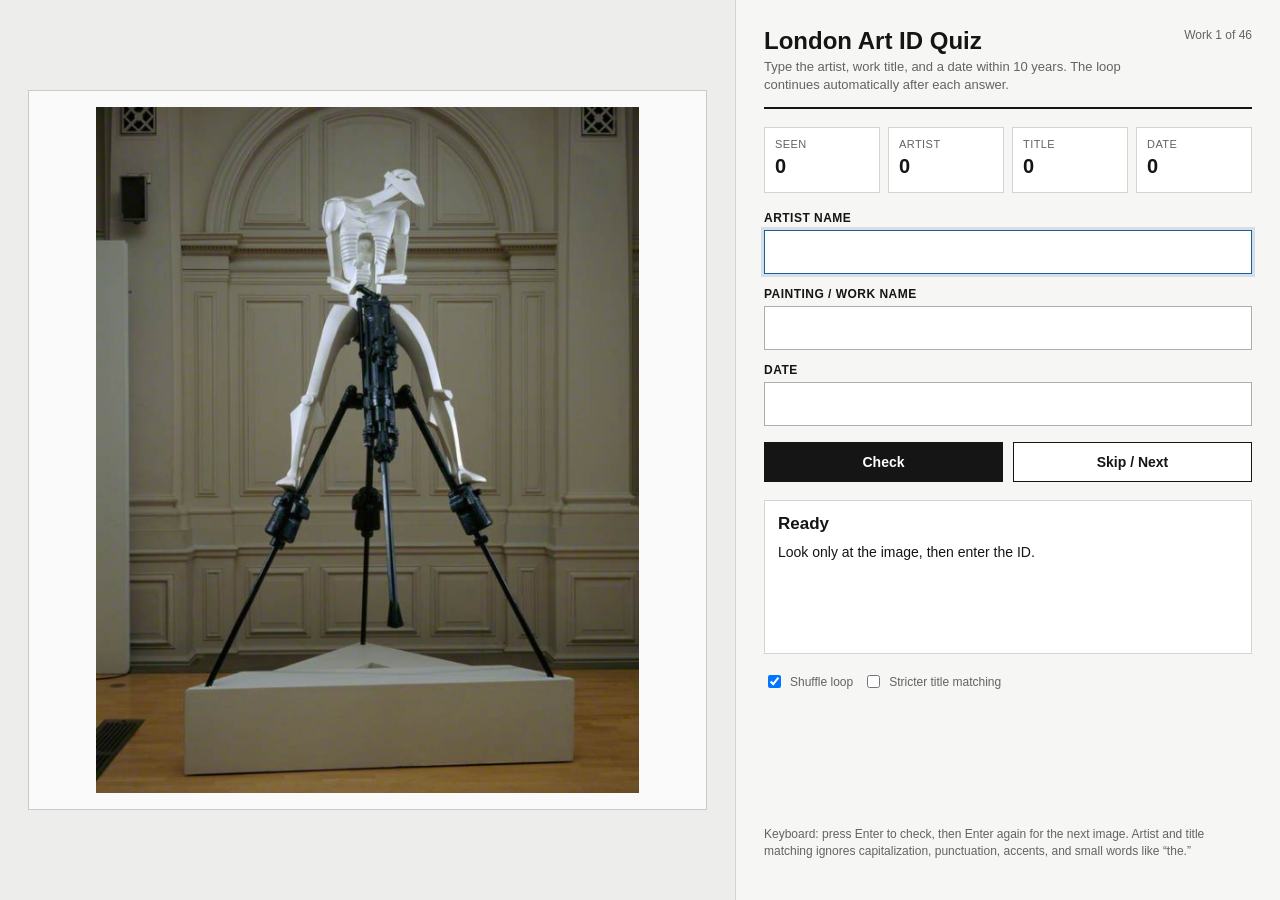
==== london-art-id-quiz/index.html @ e5e684f0 "Speed up quiz audio descriptions" ====
<!doctype html>
<html lang="en">
<head>
  <meta charset="utf-8">
  <meta name="viewport" content="width=device-width, initial-scale=1">
  <title>London Art ID Quiz</title>
  <style>
    :root {
      --ink: #151515;
      --muted: #636363;
      --line: #d4d4d4;
      --panel: #f6f6f4;
      --ok: #16724a;
      --bad: #a12b2b;
      --focus: #1c5d99;
    }

    * { box-sizing: border-box; }

    body {
      margin: 0;
      font-family: Arial, Helvetica, sans-serif;
      color: var(--ink);
      background: #fff;
    }

    main {
      min-height: 100vh;
      display: grid;
      grid-template-columns: minmax(0, 1.15fr) minmax(340px, 0.85fr);
    }

    .stage {
      min-height: 100vh;
      display: flex;
      align-items: center;
      justify-content: center;
      padding: 28px;
      background: #ededeb;
      border-right: 1px solid var(--line);
    }

    .art-frame {
      width: min(100%, 900px);
      height: min(82vh, 720px);
      display: flex;
      align-items: center;
      justify-content: center;
      background: #fafafa;
      border: 1px solid #c9c9c9;
      padding: 16px;
    }

    .art-frame.two {
      gap: 12px;
    }

    .art-frame img {
      max-width: 100%;
      max-height: 100%;
      object-fit: contain;
      display: block;
    }

    .art-frame.two img {
      max-width: 49%;
    }

    .panel {
      min-height: 100vh;
      padding: 28px;
      display: flex;
      flex-direction: column;
      gap: 18px;
      background: var(--panel);
    }

    header {
      display: flex;
      align-items: flex-start;
      justify-content: space-between;
      gap: 16px;
      border-bottom: 2px solid var(--ink);
      padding-bottom: 14px;
    }

    h1 {
      font-size: 24px;
      margin: 0 0 5px;
      line-height: 1.05;
    }

    .sub {
      margin: 0;
      color: var(--muted);
      font-size: 13px;
      line-height: 1.35;
    }

    .counter {
      min-width: 86px;
      text-align: right;
      font-size: 12px;
      color: var(--muted);
    }

    form {
      display: grid;
      gap: 13px;
    }

    label {
      display: grid;
      gap: 5px;
      font-size: 12px;
      font-weight: 700;
      text-transform: uppercase;
      letter-spacing: .04em;
    }

    input {
      width: 100%;
      border: 1px solid #adadad;
      background: #fff;
      color: var(--ink);
      font-size: 17px;
      padding: 11px 12px;
      outline: none;
    }

    input:focus {
      border-color: var(--focus);
      box-shadow: 0 0 0 3px rgba(28, 93, 153, .15);
    }

    .actions {
      display: grid;
      grid-template-columns: 1fr 1fr;
      gap: 10px;
      margin-top: 3px;
    }

    button {
      border: 1px solid var(--ink);
      background: var(--ink);
      color: #fff;
      padding: 11px 12px;
      font-size: 14px;
      font-weight: 700;
      cursor: pointer;
    }

    button.secondary {
      background: #fff;
      color: var(--ink);
    }

    button:disabled {
      cursor: default;
      opacity: .55;
    }

    .audio-row {
      display: flex;
      align-items: center;
      gap: 8px;
      margin-top: 10px;
      padding-top: 10px;
      border-top: 1px solid var(--line);
    }

    .audio-button {
      width: 38px;
      height: 38px;
      display: inline-flex;
      align-items: center;
      justify-content: center;
      border-radius: 50%;
      padding: 0;
      font-size: 17px;
      line-height: 1;
    }

    .audio-label {
      color: var(--muted);
      font-size: 12px;
      line-height: 1.35;
    }

    .result {
      border: 1px solid var(--line);
      background: #fff;
      padding: 13px;
      min-height: 154px;
    }

    .result h2 {
      margin: 0 0 9px;
      font-size: 17px;
    }

    .result p {
      margin: 6px 0;
      font-size: 14px;
      line-height: 1.35;
    }

    .ok { color: var(--ok); font-weight: 700; }
    .bad { color: var(--bad); font-weight: 700; }

    .answer {
      margin-top: 10px;
      padding-top: 10px;
      border-top: 1px solid var(--line);
    }

    .scoreboard {
      display: grid;
      grid-template-columns: repeat(4, 1fr);
      gap: 8px;
    }

    .score {
      background: #fff;
      border: 1px solid var(--line);
      padding: 10px;
      min-height: 66px;
    }

    .score span {
      display: block;
      color: var(--muted);
      font-size: 11px;
      text-transform: uppercase;
      letter-spacing: .04em;
      margin-bottom: 5px;
    }

    .score strong {
      font-size: 20px;
    }

    .toggles {
      display: flex;
      gap: 10px;
      align-items: center;
      flex-wrap: wrap;
      color: var(--muted);
      font-size: 13px;
    }

    .toggles label {
      display: flex;
      align-items: center;
      gap: 6px;
      text-transform: none;
      letter-spacing: 0;
      font-weight: 400;
    }

    .toggles input {
      width: auto;
      padding: 0;
    }

    .hint {
      color: var(--muted);
      font-size: 12px;
      line-height: 1.4;
      margin-top: auto;
    }

    @media (max-width: 860px) {
      main {
        grid-template-columns: 1fr;
      }
      .stage {
        min-height: 48vh;
        border-right: 0;
        border-bottom: 1px solid var(--line);
      }
      .art-frame {
        height: 42vh;
      }
      .panel {
        min-height: auto;
      }
    }
  </style>
</head>
<body>
  <main>
    <section class="stage" aria-label="Painting">
      <div class="art-frame" id="artFrame"></div>
    </section>

    <section class="panel">
      <header>
        <div>
          <h1>London Art ID Quiz</h1>
          <p class="sub">Type the artist, work title, and a date within 10 years. The loop continues automatically after each answer.</p>
        </div>
        <div class="counter" id="counter"></div>
      </header>

      <div class="scoreboard">
        <div class="score"><span>Seen</span><strong id="seen">0</strong></div>
        <div class="score"><span>Artist</span><strong id="artistScore">0</strong></div>
        <div class="score"><span>Title</span><strong id="titleScore">0</strong></div>
        <div class="score"><span>Date</span><strong id="dateScore">0</strong></div>
      </div>

      <form id="quizForm" autocomplete="off">
        <label>
          Artist name
          <input id="artistInput" name="artist" type="text">
        </label>
        <label>
          Painting / work name
          <input id="titleInput" name="title" type="text">
        </label>
        <label>
          Date
          <input id="dateInput" name="date" type="number" inputmode="numeric">
        </label>
        <div class="actions">
          <button type="submit" id="checkButton">Check</button>
          <button type="button" class="secondary" id="nextButton">Skip / Next</button>
        </div>
      </form>

      <div class="result" id="result">
        <h2>Ready</h2>
        <p>Look only at the image, then enter the ID.</p>
      </div>

      <div class="toggles">
        <label><input type="checkbox" id="shuffleToggle" checked> Shuffle loop</label>
        <label><input type="checkbox" id="strictTitleToggle"> Stricter title matching</label>
      </div>

      <p class="hint">Keyboard: press Enter to check, then Enter again for the next image. Artist and title matching ignores capitalization, punctuation, accents, and small words like “the.”</p>
    </section>
  </main>

  <script>
    const works = [
      {artist:"William Powell Frith", title:"The Railway Station", year:1862, images:["london_art_assets/image1.jpg"], aliases:["Frith"]},
      {artist:"Dante Gabriel Rossetti", title:"The Blue Bower", year:1865, images:["london_art_assets/image2.jpg"], aliases:["Rossetti"]},
      {artist:"Frederic Leighton", title:"Flaming June", year:1895, images:["london_art_assets/image3.jpg"], aliases:["Leighton"]},
      {artist:"Niels Lund", title:"The Heart of the Empire", year:1904, images:["london_art_assets/image4.jpg"], aliases:["Niels Moeller Lund","Niels Moller Lund","Lund"]},
      {artist:"Harold Gilman", title:"Mrs Mounter at the Breakfast Table", year:1917, images:["london_art_assets/image5.jpg"], aliases:["Gilman"], titleAliases:["Mrs Mounter"]},
      {artist:"Spencer Gore", title:"Gauguins and Connoisseurs at the Stafford Gallery", year:1911, images:["london_art_assets/image6.jpg"], aliases:["Gore"], titleAliases:["Gauguins and Connoisseurs"]},
      {artist:"Vanessa Bell", title:"Abstract Painting", year:1914, images:["london_art_assets/image7.jpg"], aliases:["Bell"]},
      {artist:"Wyndham Lewis", title:"Kermesse", year:1912, images:["london_art_assets/image8.jpg"], aliases:["Lewis"]},
      {artist:"Jacob Epstein", title:"The Rock Drill", year:1914, startYear:1913, endYear:1916, dateLabel:"1913-16", images:["london_art_assets/image9.jpg"], aliases:["Epstein"], titleAliases:["Rock Drill"]},
      {artist:"John Singer Sargent", title:"Gassed", year:1919, images:["london_art_assets/image10.jpg"], aliases:["Sargent"]},
      {artist:"Paul Nash", title:"We Are Making a New World", year:1918, images:["london_art_assets/image11.jpg"], aliases:["Nash"]},
      {artist:"Cyril Power", title:"Whence & Whither?", year:1934, images:["london_art_assets/image12.jpg"], aliases:["Power"], titleAliases:["Whence and Whither","Whence Whither"]},
      {artist:"Winifred Knights", title:"The Deluge", year:1920, images:["london_art_assets/image13.jpg"], aliases:["Knights"]},
      {artist:"Dod Procter", title:"Morning", year:1926, images:["london_art_assets/image14.jpg"], aliases:["Procter"]},
      {artist:"Henry Moore", title:"Four Piece Composition: Reclining Figure", year:1934, images:["london_art_assets/image15.jpg"], aliases:["Moore"], titleAliases:["Four Piece Composition","Reclining Figure"]},
      {artist:"Barbara Hepworth", title:"Three Forms", year:1935, images:["london_art_assets/image16.jpg"], aliases:["Hepworth"]},
      {artist:"Frank Pick", title:"London Underground Map", year:1933, images:["london_art_assets/image17.jpg"], aliases:["Pick"], titleAliases:["Underground Map"]},
      {artist:"Eileen Agar", title:"Angel of Anarchy", year:1938, startYear:1936, endYear:1940, dateLabel:"1936-40", images:["london_art_assets/image18.jpg"], aliases:["Agar"]},
      {artist:"Graham Sutherland", title:"Devastation in the City: Twisted Girders against a Background of Fire", year:1941, images:["london_art_assets/image19.jpg"], aliases:["Sutherland"], titleAliases:["Devastation in the City","Twisted Girders"]},
      {artist:"Paul Nash", title:"Totes Meer", year:1945, images:["london_art_assets/image20.jpg"], aliases:["Nash"]},
      {artist:"Bill Brandt", title:"People Sheltering in the Tube, Elephant and Castle Underground Station", year:1940, images:["london_art_assets/image21.jpg"], aliases:["Brandt"], titleAliases:["People Sheltering in the Tube","Elephant and Castle Underground Station"]},
      {artist:"Henry Moore", title:"Shelter Drawing", year:1941, images:["london_art_assets/image22.jpg"], aliases:["Moore"]},
      {artist:"Frank Auerbach", title:"Rebuilding the Empire Cinema, Leicester Square", year:1962, images:["london_art_assets/image23.jpg"], aliases:["Auerbach"], titleAliases:["Rebuilding the Empire Cinema"]},
      {artist:"Francis Bacon", title:"Study for Portrait after the Life Mask of William Blake", year:1955, images:["london_art_assets/image24.jpg"], aliases:["Bacon"], titleAliases:["Study for Portrait"]},
      {artist:"Lucian Freud", title:"Boy Smoking", year:1951, images:["london_art_assets/image25.jpg"], aliases:["Freud"]},
      {artist:"Pauline Boty", title:"The Only Blonde in the World", year:1963, images:["london_art_assets/image26.jpg"], aliases:["Boty"], titleAliases:["Only Blonde in the World"]},
      {artist:"David Hockney", title:"A Rake's Progress: The Arrival", year:1963, images:["london_art_assets/image27.jpg"], aliases:["Hockney"], titleAliases:["Rake's Progress The Arrival","The Arrival"]},
      {artist:"Richard Hamilton", title:"Just What Is It That Makes Today's Homes So Different, So Appealing?", year:1956, images:["london_art_assets/image28.jpg"], aliases:["Hamilton"], titleAliases:["Just What Is It That Makes Today's Homes So Different So Appealing","Just What Is It"]},
      {artist:"Peter Blake", title:"Self-Portrait with Badges", year:1961, images:["london_art_assets/image29.jpg","london_art_assets/image30.jpg"], aliases:["Blake"]},
      {artist:"Frank Bowling", title:"Mirror", year:1966, images:["london_art_assets/image31.jpg"], aliases:["Bowling"]},
      {artist:"Donald Rodney", title:"In the House of My Father", year:1997, startYear:1996, endYear:1997, dateLabel:"1996-97", images:["london_art_assets/image32.jpg"], aliases:["Rodney"]},
      {artist:"Sutapa Biswas", title:"Housewife with Steak Knives", year:1985, dateLabel:"c. 1985", images:["london_art_assets/image33.jpg"], aliases:["Biswas"], titleAliases:["Housewives with Steak Knives"]},
      {artist:"Chris Ofili", title:"No Woman, No Cry", year:1998, images:["london_art_assets/image34.jpg"], aliases:["Ofili"]},
      {artist:"Yinka Shonibare", title:"Mr and Mrs Andrews Without Their Heads", year:1998, images:["london_art_assets/image35.jpg"], aliases:["Shonibare","Yinka Shonibare MBE"]},
      {artist:"Gilbert and George", title:"Are You Angry or Are You Boring?", year:1977, images:["london_art_assets/image36.jpg"], aliases:["Gilbert & George"]},
      {artist:"Jamie Reid", title:"God Save the Queen", year:1977, images:["london_art_assets/image37.jpg"], aliases:["Reid"]},
      {artist:"Damien Hirst", title:"This Little Piggy", year:1996, images:["london_art_assets/image38.jpg"], aliases:["Hirst"]},
      {artist:"Tracey Emin", title:"Everyone I Have Ever Slept With 1963-1995", year:1995, images:["london_art_assets/image39.jpg"], aliases:["Emin"], titleAliases:["Everyone I Have Ever Slept With"]},
      {artist:"Grayson Perry", title:"Map of an Englishman", year:2004, images:["london_art_assets/image40.jpg"], aliases:["Perry"]},
      {artist:"Jenny Saville", title:"Propped", year:1992, images:["london_art_assets/image41.jpg"], aliases:["Saville"]},
      {artist:"Dietmar Lutz", title:"46 Sidney Road", year:2004, images:["london_art_assets/image42.jpg"], aliases:["Lutz"]},
      {artist:"Bob and Roberta Smith", title:"Thamesmead Codex", year:2021, images:["london_art_assets/image43.jpg"], aliases:["Bob & Roberta Smith"]},
      {artist:"Banksy", title:"Balloon Girl", year:2018, images:["london_art_assets/image44.jpg"], aliases:[]},
      {artist:"Lynette Yiadom-Boakye", title:"Any Number of Preoccupations", year:2010, images:["london_art_assets/image45.jpg"], aliases:["Yiadom-Boakye","Yiadom Boakye"]},
      {artist:"Kehinde Wiley", title:"Portrait of Lynette Yiadom-Boakye, Jacob Morland of Capplethwaite", year:2017, images:["london_art_assets/image46.jpg"], aliases:["Wiley"], titleAliases:["Portrait of Lynette Yiadom-Boakye","Jacob Morland of Capplethwaite"]},
      {artist:"Cecily Brown", title:"The Hound with the Horses", year:2019, images:["london_art_assets/image47.jpg"], aliases:["Brown"]}
    ];

    const significance = {
      "The Railway Station": "This work turns Paddington Station into a panorama of Victorian modern life, where class, travel, commerce, and public spectacle all meet. It is useful for explaining how London became both a subject of art and a market for mass spectatorship.",
      "The Blue Bower": "Rossetti's painting shows the Pre-Raphaelite and Aesthetic turn toward beauty, music, color, and sensual surface rather than public social narrative. It helps frame Victorian femininity as a constructed image of desire and artistic refinement.",
      "Flaming June": "Leighton's image is a classic example of late Victorian art for art's sake, prioritizing harmony, color, and idealized beauty over moral storytelling. It is especially useful for later comparisons with artists who challenge the idealized female body.",
      "The Heart of the Empire": "This work imagines London as the symbolic center of imperial power. It gives you a strong starting point for comparisons with postcolonial artists who expose or revise the imperial story.",
      "Mrs Mounter at the Breakfast Table": "Gilman makes an ordinary domestic interior into a modern subject, using color and pattern to give weight to everyday life. The painting is useful for discussing class, domestic labor, and Camden Town modernism.",
      "Gauguins and Connoisseurs at the Stafford Gallery": "Gore's gallery scene shows London art culture absorbing Post-Impressionism and European modernism. It is important because it makes spectatorship, taste, and the art market part of the subject.",
      "Abstract Painting": "Bell's abstraction marks a major break from narrative representation in British art. It shows how Bloomsbury artists translated European modernism into a London context.",
      "Kermesse": "Lewis turns social festivity into angular, compressed modernist energy. The work is useful for Vorticism, fragmentation, and the aggressive prewar avant-garde.",
      "The Rock Drill": "Epstein's sculpture fuses body and machine, making modern technology appear both powerful and threatening. It is a key work for thinking about the machine age just before World War I.",
      "Gassed": "Sargent monumentalizes the bodily trauma of World War I through a procession of blinded soldiers. It is important because it transforms modern warfare into public, collective mourning rather than heroic victory.",
      "We Are Making a New World": "Nash represents World War I as a devastated landscape rather than a battle scene. The bitterly ironic title makes the work a critique of modern destruction and false progress.",
      "Whence & Whither?": "Power's linocut captures interwar speed, transport, and modern urban rhythm through simplified graphic force. It helps connect fine art with public design and the experience of moving through London.",
      "The Deluge": "Knights reworks a biblical subject with modern structure, discipline, and psychological tension. It is useful for discussing women artists and the interwar revision of history painting.",
      "Morning": "Procter presents the female body as monumental, still, and ambiguous rather than merely decorative. The work sits between Victorian ideal beauty and later feminist challenges to the nude.",
      "Four Piece Composition: Reclining Figure": "Moore fragments the reclining body into abstracted forms while keeping a connection to human presence. It is central to British modern sculpture and the transformation of the figure.",
      "Three Forms": "Hepworth's work shows abstraction as balanced, organic, and material. It is important for placing British sculpture within international modernism of the 1930s.",
      "London Underground Map": "The Underground map shows modernism entering everyday public life through design, transport, and visual order. It makes London itself readable as an abstract system.",
      "Angel of Anarchy": "Agar's work brings Surrealist instability, masking, and irrationality into British modernism. It is useful for identity, gender, and the uncanny side of the 1930s.",
      "Devastation in the City: Twisted Girders against a Background of Fire": "Sutherland makes Blitz-damaged architecture look bodily and expressive. The work turns London into a wounded city rather than a stable imperial capital.",
      "Totes Meer": "Nash turns wrecked aircraft into a dead metallic sea, linking technology with ruin. It extends his World War I landscape trauma into the context of World War II.",
      "People Sheltering in the Tube, Elephant and Castle Underground Station": "Brandt photographs the Underground as a wartime refuge rather than a space of movement. The image is crucial for understanding the Blitz as a collective civilian experience.",
      "Shelter Drawing": "Moore transforms London shelterers into monumental, almost timeless figures. The drawings turn wartime vulnerability into a modern version of sculptural human presence.",
      "Rebuilding the Empire Cinema, Leicester Square": "Auerbach makes postwar reconstruction feel physical, dense, and difficult. The painting shows that rebuilding London was not a clean break from destruction but a continuation of struggle.",
      "Study for Portrait after the Life Mask of William Blake": "Bacon turns portraiture into an image of psychological and bodily pressure. The work is central to postwar figuration and the damaged modern subject.",
      "Boy Smoking": "Freud's close observation makes the sitter feel psychologically exposed and anti-glamorous. It is useful for postwar realism, intimacy, and the uncomfortable body.",
      "The Only Blonde in the World": "Boty brings celebrity, glamour, and mass media into British Pop from a woman's perspective. The work helps critique femininity as a reproduced image.",
      "A Rake's Progress: The Arrival": "Hockney updates the narrative tradition of the rake for a modern, transatlantic, queer art world. The work connects London art history with mobility, print culture, and self-fashioning.",
      "Just What Is It That Makes Today's Homes So Different, So Appealing?": "Hamilton's collage is a foundational British Pop image of postwar consumer culture. It turns the home into a media-saturated space of advertising, bodies, technology, and desire.",
      "Self-Portrait with Badges": "Blake presents the artist as a collector of popular signs, fandom, and youth identity. The work is key for Pop's merger of selfhood, mass culture, and art history.",
      "Mirror": "Bowling's work helps expand British art beyond a narrow national frame, connecting abstraction with migration and Black Atlantic identity. It is useful for discussing diaspora and modern painting.",
      "In the House of My Father": "Rodney links home, illness, fragility, and Black British experience in a highly intimate image. The small scale makes personal vulnerability carry broader historical weight.",
      "Housewife with Steak Knives": "Biswas turns the domestic stereotype into an image of feminist and postcolonial power. The work challenges colonialism, gender roles, and the art-historical canon.",
      "No Woman, No Cry": "Ofili's painting joins beauty, mourning, race, and public memory, especially around the murder of Stephen Lawrence. It is important for understanding Black British art as both personal and political.",
      "Mr and Mrs Andrews Without Their Heads": "Shonibare rewrites a canonical British property portrait through Dutch wax fabric and missing heads. The work exposes how class, empire, trade, and representation are intertwined.",
      "Are You Angry or Are You Boring?": "Gilbert and George use text, urban color, and their own personas to turn art into public provocation. It belongs to a London art world shaped by performance, language, and confrontation.",
      "God Save the Queen": "Reid's punk image turns graphic design into anti-establishment politics. It is important because British art here circulates through posters, records, reproduction, and public anger.",
      "This Little Piggy": "Hirst's vitrine work makes death, display, science, and market spectacle unstable categories. It is central to the YBA moment and debates over shock value in contemporary art.",
      "Everyone I Have Ever Slept With 1963-1995": "Emin turns autobiography, intimacy, and naming into public installation. The work is important for YBA confession, vulnerability, and the politics of private life becoming art.",
      "Map of an Englishman": "Perry maps identity as territory, language, class, and psychology. It is useful for thinking about Englishness as constructed rather than stable.",
      "Propped": "Saville confronts the tradition of the female nude with large-scale flesh, text, and direct address. The painting is vital for feminist body politics and the anti-ideal body.",
      "46 Sidney Road": "Lutz's work emphasizes ordinary London place, memory, and urban specificity. It helps shift the course story from grand imperial London to lived contemporary streets.",
      "Thamesmead Codex": "Bob and Roberta Smith use text as image and public address. The work is useful for contemporary civic art, local place, and the political function of language.",
      "Balloon Girl": "Banksy's image shows how street art moves between public wall, media image, auction spectacle, and market value. It is important for contemporary debates about authorship, destruction, and circulation.",
      "Any Number of Preoccupations": "Yiadom-Boakye paints fictional Black figures with psychological presence and art-historical weight. Her portraits revise the tradition without turning the sitter into simple documentary evidence.",
      "Portrait of Lynette Yiadom-Boakye, Jacob Morland of Capplethwaite": "Wiley reworks British aristocratic portrait conventions through a contemporary Black subject. The painting directly intervenes in museum display, status, race, and the portrait tradition.",
      "The Hound with the Horses": "Brown keeps historical painting alive as a field of motion, instability, and dense brushwork. The work is useful as a contemporary endpoint for the afterlife of figurative painting."
    };

    const artistKnownFor = {
      "William Powell Frith": "Frith is known for panoramic Victorian crowd scenes that turn modern public life into readable social theater. His paintings often organize many small incidents into one large, highly detailed narrative image.",
      "Dante Gabriel Rossetti": "Rossetti is known as a central Pre-Raphaelite figure whose later work fused medievalism, sensual beauty, poetry, music, and decorative intensity. His art is especially associated with idealized, red-haired female figures and symbolic atmosphere.",
      "Frederic Leighton": "Leighton is known for polished academic classicism and Aesthetic painting, especially idealized bodies, rich color, and art-for-art's-sake refinement. He represents the elite late Victorian art world and its taste for beauty and harmony.",
      "Niels Lund": "Lund is known for views and symbolic images of London, including works that present the city through atmosphere, architecture, and imperial identity. In this course he is useful for thinking about London as a visual emblem of empire.",
      "Harold Gilman": "Gilman is known for Camden Town modernism, strong color, and unsentimental scenes of everyday interiors and ordinary sitters. His work adapts Post-Impressionist color to London domestic and social subjects.",
      "Spencer Gore": "Gore is known as a Camden Town painter interested in modern urban life, galleries, interiors, and Post-Impressionist color. His work often captures the culture of looking and modern taste in London.",
      "Vanessa Bell": "Bell is known for Bloomsbury modernism, abstraction, decorative design, and the translation of European modernist ideas into British art. She was important in making color and form independent of narrative subject matter.",
      "Wyndham Lewis": "Lewis is known as a founder of Vorticism, the angular and aggressive British avant-garde movement associated with speed, machinery, and modern urban energy. His work often fractures figures into sharp, dynamic forms.",
      "Jacob Epstein": "Epstein is known for radical modern sculpture that challenged academic conventions and often provoked controversy. He explored the modern body, primitivism, machinery, and monumental public form.",
      "John Singer Sargent": "Sargent is best known as a brilliant portraitist of elite society, but his war work shows his ability to turn public trauma into monumental painting. In this course he matters as an artist negotiating beauty, realism, and mass suffering.",
      "Paul Nash": "Nash is known for British war landscapes, especially images where damaged terrain becomes a witness to modern violence. He also worked with surreal, symbolic landscapes that make technology and nature feel uncanny.",
      "Cyril Power": "Power is known for dynamic linocuts of modern urban life, speed, sport, and transport. His graphic style is tied to interwar design and the visual rhythm of the modern city.",
      "Winifred Knights": "Knights is known for carefully structured, psychologically charged figurative compositions, often using religious or historical subjects. She is important as a major woman artist in interwar British art.",
      "Dod Procter": "Procter is known for monumental, quietly intense figure paintings, especially female figures treated with stillness and sculptural presence. Her work complicates the tradition of the nude and interwar realism.",
      "Henry Moore": "Moore is known for modern sculpture based on reclining figures, abstracted bodies, organic forms, and the relationship between figure and landscape. He is also famous for wartime shelter drawings of Londoners during the Blitz.",
      "Barbara Hepworth": "Hepworth is known for abstract modern sculpture, organic forms, carved materials, and pierced or balanced shapes. She helped make British sculpture central to international modernism.",
      "Frank Pick": "Pick is known as a design administrator and patron who shaped the visual identity of the London Underground. He made modern design part of everyday urban experience through maps, posters, typography, and transport systems.",
      "Eileen Agar": "Agar is known for British Surrealism, collage, assemblage, and works that explore irrationality, masks, gender, and transformation. Her art brings the dreamlike and uncanny into British modernism.",
      "Graham Sutherland": "Sutherland is known for expressive landscapes, religious imagery, and wartime scenes of Blitz destruction. He often made natural or architectural forms feel tense, bodily, and psychologically charged.",
      "Bill Brandt": "Brandt is known for black-and-white photography of British society, class, landscape, and wartime London. His images often make documentary subjects feel stark, dramatic, and socially revealing.",
      "Frank Auerbach": "Auerbach is known for thickly worked paintings of London sites and intense portraits, often built through repeated scraping and repainting. His surfaces make memory, labor, and urban reconstruction physically visible.",
      "Francis Bacon": "Bacon is known for distorted postwar figures, screaming heads, enclosed spaces, and psychologically violent portraiture. His work turns the human body into an image of existential pressure.",
      "Lucian Freud": "Freud is known for closely observed portraits and nudes that emphasize flesh, scrutiny, and psychological exposure. His realism is intimate, uncomfortable, and anti-idealizing.",
      "Pauline Boty": "Boty is known as one of the few prominent women associated with British Pop Art. Her work engages celebrity, sexuality, politics, and mass-media imagery from a distinctly female perspective.",
      "David Hockney": "Hockney is known for paintings, prints, and drawings that explore modern life, sexuality, space, narrative, and looking. He is a central British Pop figure with a strong transatlantic identity.",
      "Richard Hamilton": "Hamilton is known as a foundational figure in British Pop Art and the Independent Group. He used collage and mass-media imagery to analyze consumer culture, technology, advertising, and domestic desire.",
      "Peter Blake": "Blake is known for British Pop Art, especially works that combine popular culture, music, badges, celebrities, and art-historical self-consciousness. He treats fandom and collecting as serious visual language.",
      "Frank Bowling": "Bowling is known for abstract painting shaped by migration, color-field experimentation, and Black Atlantic identity. His career expands the story of British modernism beyond national boundaries.",
      "Donald Rodney": "Rodney is known for Black British art dealing with illness, fragility, racism, history, and the body. His work often uses personal vulnerability to address wider political and social structures.",
      "Sutapa Biswas": "Biswas is known for feminist and postcolonial work that challenges colonial history, domestic stereotypes, and the Western art canon. She often uses powerful female figures and hybrid visual references.",
      "Chris Ofili": "Ofili is known for richly layered paintings using pattern, popular culture, religious references, elephant dung, and Black British experience. His work often combines beauty with political memory and spiritual intensity.",
      "Yinka Shonibare": "Shonibare is known for postcolonial revisions of European art history using Dutch wax fabric, theatrical tableaux, and headless mannequins. His work critiques empire, class, authenticity, and British identity.",
      "Gilbert and George": "Gilbert and George are known for treating themselves as living sculptures and for large, graphic photo-text works about urban life, sexuality, religion, anger, and social taboo. Their art is direct, public, and deliberately provocative.",
      "Jamie Reid": "Reid is known for punk graphic design, especially his work for the Sex Pistols. His ransom-note typography and defaced royal imagery made anti-establishment politics visually iconic.",
      "Damien Hirst": "Hirst is known as a leading Young British Artist whose vitrines, preserved animals, medicine cabinets, and spot paintings explore death, display, science, and market spectacle. His work often turns shock into institutional theater.",
      "Tracey Emin": "Emin is known for autobiographical art using text, textile, installation, drawing, and confession. She makes intimacy, memory, sexuality, and vulnerability into public artistic material.",
      "Grayson Perry": "Perry is known for ceramics, prints, tapestries, maps, and writing that explore class, taste, gender, masculinity, and English identity. His work combines craft traditions with sharp social analysis.",
      "Jenny Saville": "Saville is known for large-scale paintings of flesh and the body that challenge idealized beauty and the history of the female nude. Her work is central to contemporary figurative painting and feminist body politics.",
      "Dietmar Lutz": "Lutz is known for paintings of contemporary life and urban places, often attentive to ordinary settings and the atmosphere of lived environments. In this course he helps represent recent London as specific place rather than grand symbol.",
      "Bob and Roberta Smith": "Bob and Roberta Smith is known for text-based paintings, signs, and public art that defend art education, civic voice, and democratic access to culture. His work treats language as both image and political statement.",
      "Banksy": "Banksy is known for anonymous street art, stenciled images, anti-authoritarian humor, and works that circulate through walls, media, and the art market. His practice tests the boundary between public dissent and commercial spectacle.",
      "Lynette Yiadom-Boakye": "Yiadom-Boakye is known for fictional Black portraits painted with restraint, ambiguity, and deep engagement with art history. Her work creates presence without biography, revising the portrait tradition from within.",
      "Kehinde Wiley": "Wiley is known for large-scale portraits of Black sitters posed within the visual language of European aristocratic and historical portraiture. His work confronts power, race, status, and canon formation.",
      "Cecily Brown": "Brown is known for energetic, layered paintings that move between abstraction and figuration. Her work reactivates historical painting through motion, fragmentation, eroticism, and dense brushwork."
    };

    const artFrame = document.getElementById("artFrame");
    const form = document.getElementById("quizForm");
    const artistInput = document.getElementById("artistInput");
    const titleInput = document.getElementById("titleInput");
    const dateInput = document.getElementById("dateInput");
    const result = document.getElementById("result");
    const counter = document.getElementById("counter");
    const seenEl = document.getElementById("seen");
    const artistScoreEl = document.getElementById("artistScore");
    const titleScoreEl = document.getElementById("titleScore");
    const dateScoreEl = document.getElementById("dateScore");
    const nextButton = document.getElementById("nextButton");
    const checkButton = document.getElementById("checkButton");
    const shuffleToggle = document.getElementById("shuffleToggle");
    const strictTitleToggle = document.getElementById("strictTitleToggle");

    let order = [];
    let position = 0;
    let current = null;
    let checked = false;
    let seen = 0;
    let artistCorrect = 0;
    let titleCorrect = 0;
    let dateCorrect = 0;
    let preferredVoice = null;

    function normalize(value) {
      return value
        .toLowerCase()
        .normalize("NFD")
        .replace(/[\u0300-\u036f]/g, "")
        .replace(/&/g, " and ")
        .replace(/['’]/g, "")
        .replace(/[^a-z0-9]+/g, " ")
        .replace(/\b(the|a|an|of|for|after|with|and|at|in|to|their|today|todays)\b/g, " ")
        .replace(/\s+/g, " ")
        .trim();
    }

    function includesName(input, accepted) {
      const answer = normalize(input);
      if (!answer) return false;
      return accepted.some(name => {
        const n = normalize(name);
        if (!n) return false;
        return answer === n || answer.includes(n) || n.includes(answer);
      });
    }

    function titleMatches(input, work) {
      const accepted = [work.title, ...(work.titleAliases || [])];
      if (strictTitleToggle.checked) {
        return includesName(input, accepted);
      }
      const answer = normalize(input);
      if (!answer) return false;
      return accepted.some(title => {
        const target = normalize(title);
        if (!target) return false;
        const answerWords = answer.split(" ").filter(Boolean);
        const targetWords = target.split(" ").filter(Boolean);
        if (answer === target || target.includes(answer) || answer.includes(target)) return true;
        const hits = answerWords.filter(word => targetWords.includes(word)).length;
        return hits >= Math.min(3, targetWords.length);
      });
    }

    function dateRange(work) {
      const start = work.startYear || work.year;
      const end = work.endYear || work.year;
      return {
        start: start - 10,
        end: end + 10
      };
    }

    function dateMatches(input, work) {
      const raw = String(input || "").trim();
      if (!/^\d{3,4}$/.test(raw)) return false;
      const guessedYear = Number(raw);
      const range = dateRange(work);
      return guessedYear >= range.start && guessedYear <= range.end;
    }

    function displayDate(work) {
      return work.dateLabel || String(work.year);
    }

    function loadPreferredVoice() {
      if (!("speechSynthesis" in window)) return null;
      const voices = window.speechSynthesis.getVoices();
      preferredVoice =
        voices.find(voice => voice.lang && voice.lang.toLowerCase() === "en-gb") ||
        voices.find(voice => voice.lang && voice.lang.toLowerCase().startsWith("en-gb")) ||
        voices.find(voice => /british|uk|united kingdom|daniel|kate|serena|susan/i.test(voice.name)) ||
        voices.find(voice => voice.lang && voice.lang.toLowerCase().startsWith("en")) ||
        null;
      return preferredVoice;
    }

    function buildAudioText(work) {
      const artistNote = artistKnownFor[work.artist] || "";
      const workNote = significance[work.title] || "";
      return `${work.artist}. ${work.title}, ${displayDate(work)}. Artist known for: ${artistNote} Historical significance: ${workNote}`;
    }

    function readCurrentDescription() {
      if (!("speechSynthesis" in window)) {
        result.querySelector(".audio-label").textContent = "Audio is not supported in this browser.";
        return;
      }
      window.speechSynthesis.cancel();
      const utterance = new SpeechSynthesisUtterance(buildAudioText(current));
      utterance.lang = "en-GB";
      utterance.rate = 1.5;
      utterance.pitch = 1;
      const voice = preferredVoice || loadPreferredVoice();
      if (voice) utterance.voice = voice;
      window.speechSynthesis.speak(utterance);
    }

    function shuffle(array) {
      const copy = [...array];
      for (let i = copy.length - 1; i > 0; i--) {
        const j = Math.floor(Math.random() * (i + 1));
        [copy[i], copy[j]] = [copy[j], copy[i]];
      }
      return copy;
    }

    function resetOrder() {
      const indexes = works.map((_, i) => i);
      order = shuffleToggle.checked ? shuffle(indexes) : indexes;
      position = 0;
    }

    function renderWork() {
      if (position >= order.length) resetOrder();
      current = works[order[position]];
      checked = false;
      artFrame.classList.toggle("two", current.images.length > 1);
      artFrame.innerHTML = current.images.map(src => `<img src="${src}" alt="">`).join("");
      counter.textContent = `Work ${position + 1} of ${works.length}`;
      result.innerHTML = "<h2>Ready</h2><p>Look only at the image, then enter the ID.</p>";
      artistInput.value = "";
      titleInput.value = "";
      dateInput.value = "";
      artistInput.focus();
      checkButton.textContent = "Check";
    }

    function updateScores() {
      seenEl.textContent = seen;
      artistScoreEl.textContent = artistCorrect;
      titleScoreEl.textContent = titleCorrect;
      dateScoreEl.textContent = dateCorrect;
    }

    function checkAnswer() {
      const artistOk = includesName(artistInput.value, [current.artist, ...(current.aliases || [])]);
      const titleOk = titleMatches(titleInput.value, current);
      const dateOk = dateMatches(dateInput.value, current);
      const range = dateRange(current);

      seen += 1;
      if (artistOk) artistCorrect += 1;
      if (titleOk) titleCorrect += 1;
      if (dateOk) dateCorrect += 1;
      updateScores();
      checked = true;
      checkButton.textContent = "Next";

      result.innerHTML = `
        <h2>${artistOk && titleOk && dateOk ? "Correct" : "Check this one"}</h2>
        <p><span class="${artistOk ? "ok" : "bad"}">${artistOk ? "Artist OK" : "Artist missed"}</span></p>
        <p><span class="${titleOk ? "ok" : "bad"}">${titleOk ? "Title OK" : "Title missed"}</span></p>
        <p><span class="${dateOk ? "ok" : "bad"}">${dateOk ? "Date OK" : "Date outside ±10 years"}</span></p>
        <div class="answer">
          <p><strong>Artist:</strong> ${current.artist}</p>
          <p><strong>Title:</strong> <em>${current.title}</em></p>
          <p><strong>Date:</strong> ${displayDate(current)} <span style="color:var(--muted)">(accepted ${range.start}-${range.end})</span></p>
          <p><strong>Artist known for:</strong> ${artistKnownFor[current.artist] || "This artist is known for work connected to the course's broader timeline of British and London art."}</p>
          <p><strong>Historical significance:</strong> ${significance[current.title] || "This work is significant for the course timeline and should be connected to its period, medium, and London context."}</p>
          <div class="audio-row">
            <button type="button" class="audio-button" id="readButton" aria-label="Read description aloud" title="Read description aloud">▶</button>
            <span class="audio-label">Read this description aloud. Uses a British English voice when available.</span>
          </div>
        </div>
      `;
      document.getElementById("readButton").addEventListener("click", readCurrentDescription);
    }

    function nextWork() {
      position += 1;
      renderWork();
    }

    form.addEventListener("submit", event => {
      event.preventDefault();
      if (checked) {
        nextWork();
      } else {
        checkAnswer();
      }
    });

    nextButton.addEventListener("click", () => nextWork());
    shuffleToggle.addEventListener("change", () => {
      resetOrder();
      renderWork();
    });

    resetOrder();
    updateScores();
    loadPreferredVoice();
    if ("speechSynthesis" in window) {
      window.speechSynthesis.onvoiceschanged = loadPreferredVoice;
    }
    renderWork();
  </script>
</body>
</html>
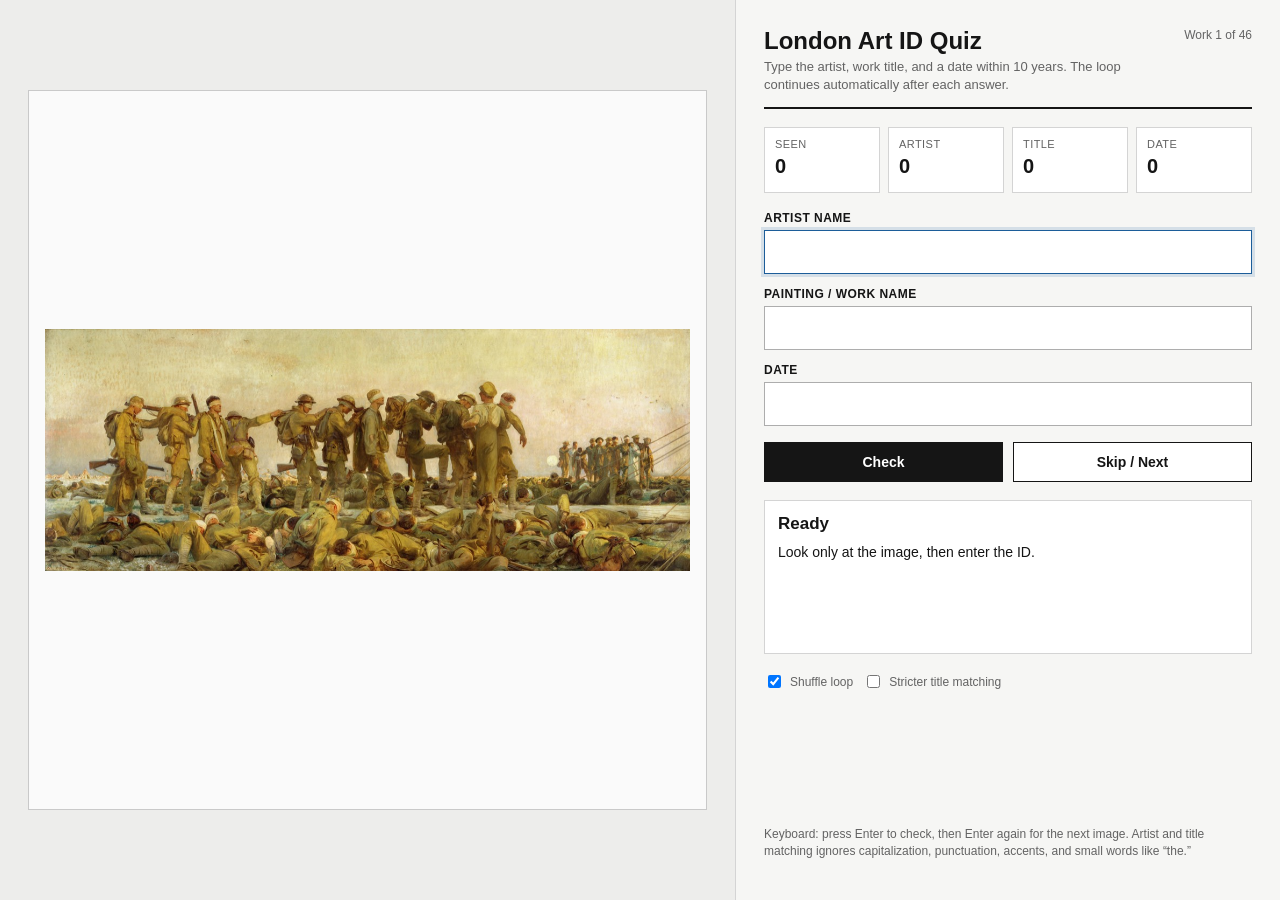
==== commit 96f4a383: "Prefer female voice for quiz audio" ====
--- a/london-art-id-quiz/index.html
+++ b/london-art-id-quiz/index.html
@@ -580,10 +580,13 @@
     function loadPreferredVoice() {
       if (!("speechSynthesis" in window)) return null;
       const voices = window.speechSynthesis.getVoices();
+      const femaleVoicePattern = /female|woman|kate|serena|susan|samantha|victoria|karen|moira|tessa|fiona|zira|shelley|martha|libby|sonia/i;
       preferredVoice =
+        voices.find(voice => voice.lang && voice.lang.toLowerCase().startsWith("en-gb") && femaleVoicePattern.test(voice.name)) ||
+        voices.find(voice => /british|uk|united kingdom/i.test(voice.name) && femaleVoicePattern.test(voice.name)) ||
+        voices.find(voice => femaleVoicePattern.test(voice.name) && voice.lang && voice.lang.toLowerCase().startsWith("en")) ||
         voices.find(voice => voice.lang && voice.lang.toLowerCase() === "en-gb") ||
         voices.find(voice => voice.lang && voice.lang.toLowerCase().startsWith("en-gb")) ||
-        voices.find(voice => /british|uk|united kingdom|daniel|kate|serena|susan/i.test(voice.name)) ||
         voices.find(voice => voice.lang && voice.lang.toLowerCase().startsWith("en")) ||
         null;
       return preferredVoice;
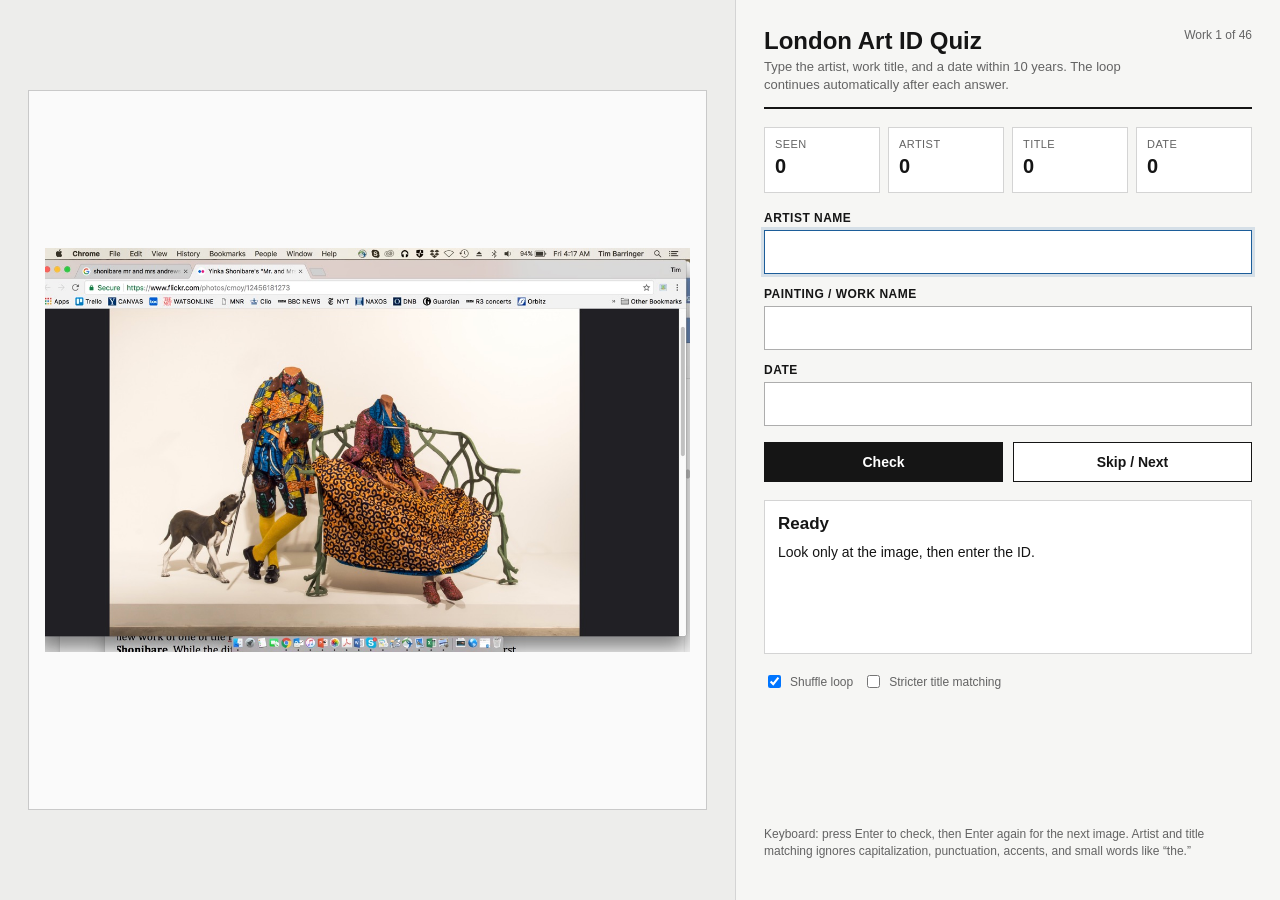
==== commit 160d8107: "Prefer British female quiz voice" ====
--- a/london-art-id-quiz/index.html
+++ b/london-art-id-quiz/index.html
@@ -580,13 +580,17 @@
     function loadPreferredVoice() {
       if (!("speechSynthesis" in window)) return null;
       const voices = window.speechSynthesis.getVoices();
+      const britishFemaleVoicePattern = /google uk english female|female.*uk|uk.*female|british.*female|female.*british|kate|serena|sonia|susan|libby/i;
+      const britishVoicePattern = /en-gb|british|uk|united kingdom|google uk english|daniel|kate|serena|sonia|susan|libby/i;
       const femaleVoicePattern = /female|woman|kate|serena|susan|samantha|victoria|karen|moira|tessa|fiona|zira|shelley|martha|libby|sonia/i;
       preferredVoice =
+        voices.find(voice => voice.lang && voice.lang.toLowerCase().startsWith("en-gb") && britishFemaleVoicePattern.test(voice.name)) ||
+        voices.find(voice => britishFemaleVoicePattern.test(voice.name)) ||
         voices.find(voice => voice.lang && voice.lang.toLowerCase().startsWith("en-gb") && femaleVoicePattern.test(voice.name)) ||
-        voices.find(voice => /british|uk|united kingdom/i.test(voice.name) && femaleVoicePattern.test(voice.name)) ||
+        voices.find(voice => britishVoicePattern.test(`${voice.name} ${voice.lang || ""}`) && femaleVoicePattern.test(voice.name)) ||
+        voices.find(voice => voice.lang && voice.lang.toLowerCase().startsWith("en-gb")) ||
+        voices.find(voice => britishVoicePattern.test(`${voice.name} ${voice.lang || ""}`)) ||
         voices.find(voice => femaleVoicePattern.test(voice.name) && voice.lang && voice.lang.toLowerCase().startsWith("en")) ||
-        voices.find(voice => voice.lang && voice.lang.toLowerCase() === "en-gb") ||
-        voices.find(voice => voice.lang && voice.lang.toLowerCase().startsWith("en-gb")) ||
         voices.find(voice => voice.lang && voice.lang.toLowerCase().startsWith("en")) ||
         null;
       return preferredVoice;
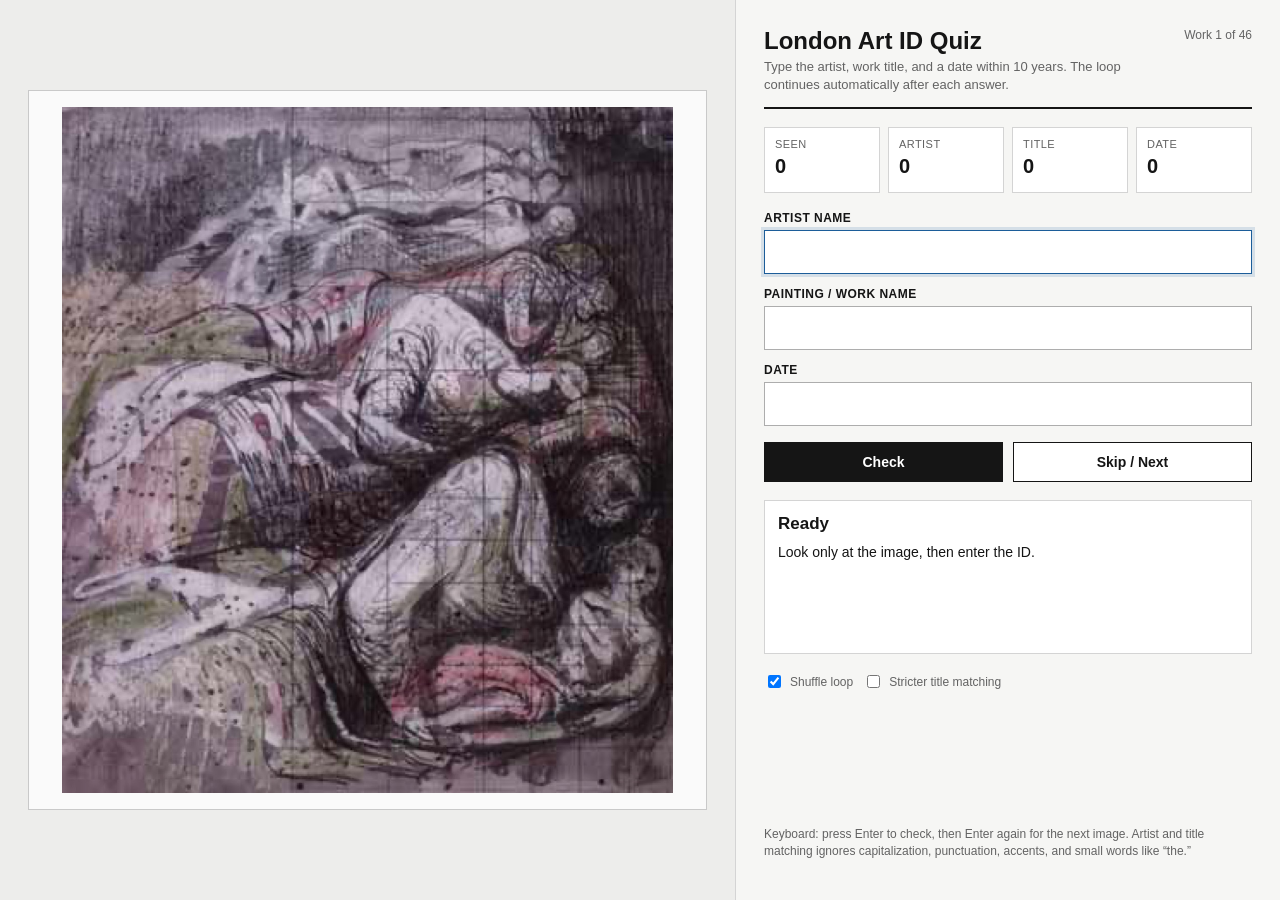
==== commit 49f82b9c: "Set quiz audio speed to 1.25x" ====
--- a/london-art-id-quiz/index.html
+++ b/london-art-id-quiz/index.html
@@ -610,7 +610,7 @@
       window.speechSynthesis.cancel();
       const utterance = new SpeechSynthesisUtterance(buildAudioText(current));
       utterance.lang = "en-GB";
-      utterance.rate = 1.5;
+      utterance.rate = 1.25;
       utterance.pitch = 1;
       const voice = preferredVoice || loadPreferredVoice();
       if (voice) utterance.voice = voice;
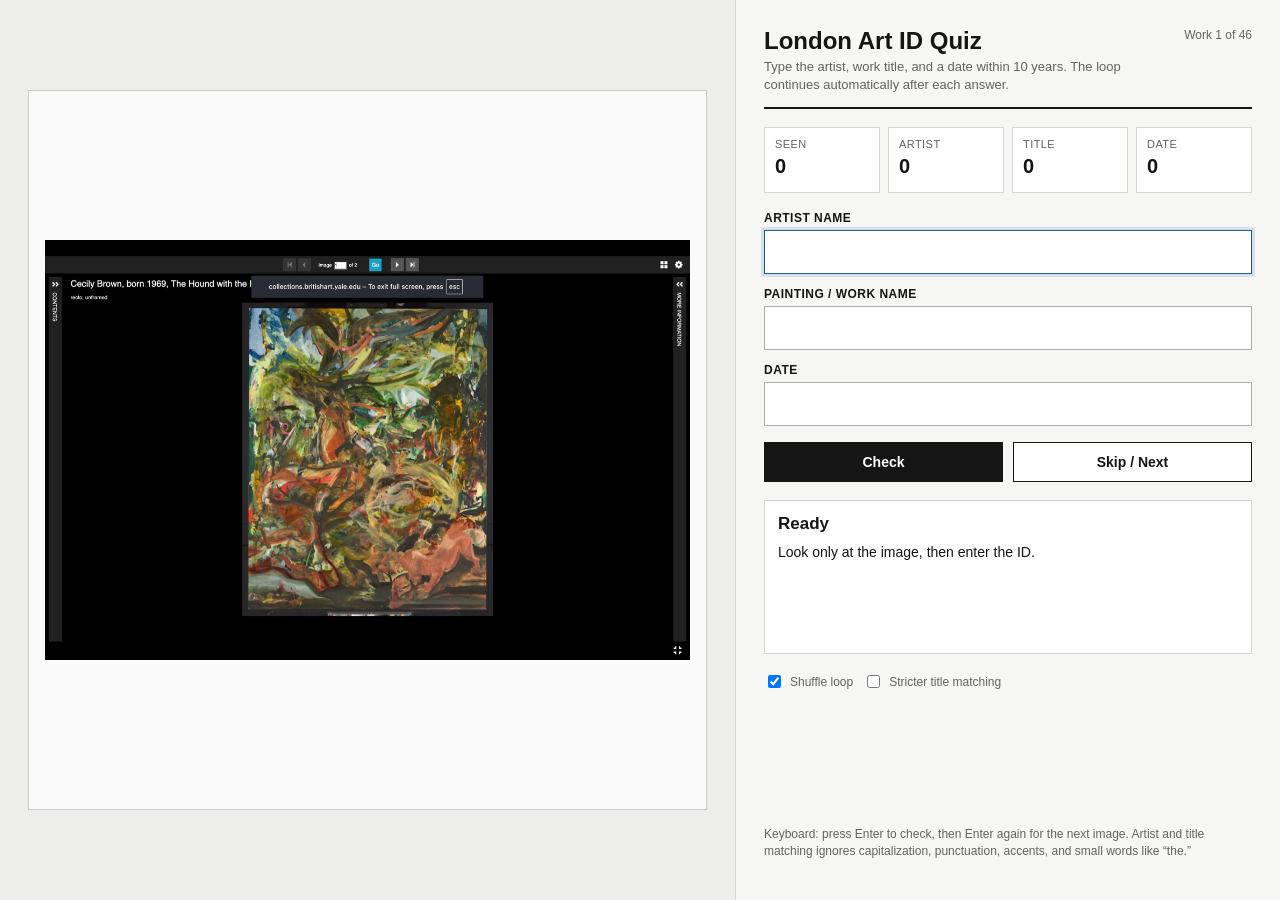
==== commit 5eaef0d2: "Set quiz audio speed to 1.1x" ====
--- a/london-art-id-quiz/index.html
+++ b/london-art-id-quiz/index.html
@@ -610,7 +610,7 @@
       window.speechSynthesis.cancel();
       const utterance = new SpeechSynthesisUtterance(buildAudioText(current));
       utterance.lang = "en-GB";
-      utterance.rate = 1.25;
+      utterance.rate = 1.1;
       utterance.pitch = 1;
       const voice = preferredVoice || loadPreferredVoice();
       if (voice) utterance.voice = voice;
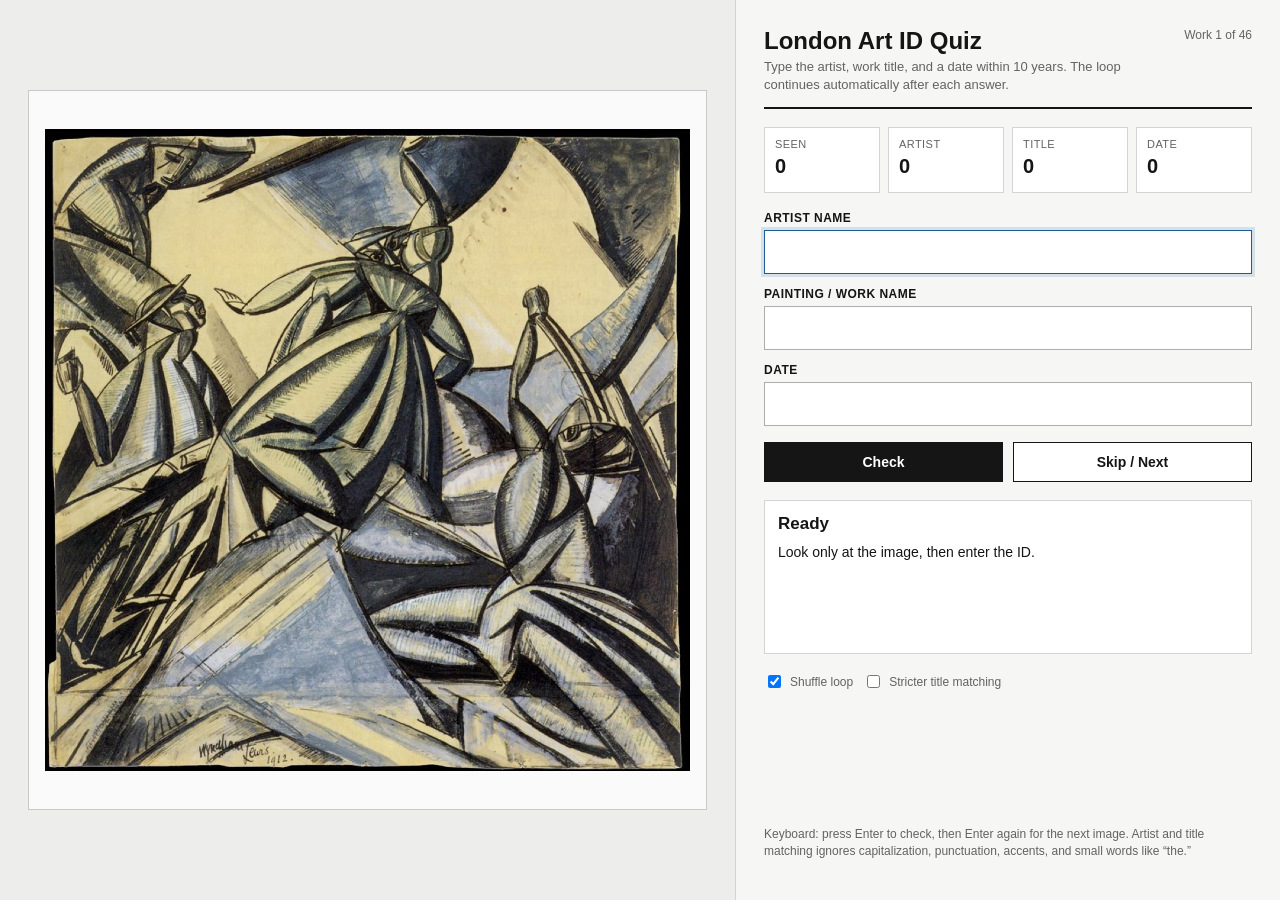
==== commit 6a28bb00: "Add essay theme tags to art quiz" ====
--- a/london-art-id-quiz/index.html
+++ b/london-art-id-quiz/index.html
@@ -185,6 +185,24 @@
       color: var(--muted);
       font-size: 12px;
       line-height: 1.35;
+    }
+
+    .tags {
+      display: flex;
+      flex-wrap: wrap;
+      gap: 6px;
+      margin: 8px 0 4px;
+    }
+
+    .tag {
+      display: inline-flex;
+      align-items: center;
+      min-height: 24px;
+      border: 1px solid #b8b8b8;
+      background: #f4f4f2;
+      padding: 4px 7px;
+      font-size: 12px;
+      line-height: 1.1;
     }
 
     .result {
@@ -489,6 +507,55 @@
       "Cecily Brown": "Brown is known for energetic, layered paintings that move between abstraction and figuration. Her work reactivates historical painting through motion, fragmentation, eroticism, and dense brushwork."
     };
 
+    const themeTags = {
+      "The Railway Station": ["London as modern city", "Transport", "Class", "Art market", "Spectacle"],
+      "The Blue Bower": ["Gender", "Aestheticism", "Pre-Raphaelitism", "Female image", "Art for art's sake"],
+      "Flaming June": ["Gender", "Aestheticism", "Body", "Art for art's sake", "Victorian taste"],
+      "The Heart of the Empire": ["Empire", "National identity", "London as imperial capital", "Urban symbolism"],
+      "Mrs Mounter at the Breakfast Table": ["Class", "Domestic interior", "Modernism", "Everyday London", "Gender"],
+      "Gauguins and Connoisseurs at the Stafford Gallery": ["Art market", "Gallery culture", "Modernism", "Spectatorship", "European influence"],
+      "Abstract Painting": ["Modernism", "Abstraction", "Bloomsbury", "European influence", "Form and color"],
+      "Kermesse": ["Modernism", "Vorticism", "Urban energy", "Fragmentation", "European influence"],
+      "The Rock Drill": ["Modernism", "Machine age", "Body", "Technology", "War anxiety"],
+      "Gassed": ["World War I", "War trauma", "Body", "Public memory", "Anti-heroic war art"],
+      "We Are Making a New World": ["World War I", "Landscape", "War trauma", "Modernity as destruction", "Irony"],
+      "Whence & Whither?": ["Transport", "Modern design", "Interwar London", "Speed", "Public culture"],
+      "The Deluge": ["Women artists", "Interwar modernism", "History painting", "Crisis", "Religion and modernity"],
+      "Morning": ["Women artists", "Gender", "Body", "Interwar figuration", "Modern nude"],
+      "Four Piece Composition: Reclining Figure": ["Modernism", "Sculpture", "Body", "Abstraction", "Material"],
+      "Three Forms": ["Modernism", "Sculpture", "Abstraction", "Material", "International modernism"],
+      "London Underground Map": ["Transport", "Public design", "Modern London", "Institutions", "Everyday modernism"],
+      "Angel of Anarchy": ["Surrealism", "Gender", "Identity", "Modernism", "Uncanny"],
+      "Devastation in the City: Twisted Girders against a Background of Fire": ["World War II", "Blitz", "Urban destruction", "Architecture", "War trauma"],
+      "Totes Meer": ["World War II", "Technology", "Landscape", "War trauma", "Surrealism"],
+      "People Sheltering in the Tube, Elephant and Castle Underground Station": ["World War II", "Blitz", "Transport", "Public shelter", "Photography"],
+      "Shelter Drawing": ["World War II", "Blitz", "Body", "Shelter", "Public vulnerability"],
+      "Rebuilding the Empire Cinema, Leicester Square": ["Postwar reconstruction", "Urban space", "Materiality", "London after the Blitz", "Labor"],
+      "Study for Portrait after the Life Mask of William Blake": ["Postwar body", "Portraiture", "Trauma", "Existentialism", "British tradition"],
+      "Boy Smoking": ["Postwar body", "Portraiture", "Realism", "Interior psychology", "Anti-ideal body"],
+      "The Only Blonde in the World": ["Pop Art", "Gender", "Celebrity", "Mass media", "Female authorship"],
+      "A Rake's Progress: The Arrival": ["Pop Art", "Print culture", "Queer identity", "Mobility", "Transatlantic London"],
+      "Just What Is It That Makes Today's Homes So Different, So Appealing?": ["Pop Art", "Consumer culture", "Mass media", "Domestic space", "Postwar modernity"],
+      "Self-Portrait with Badges": ["Pop Art", "Youth culture", "Self-fashioning", "Mass media", "Collecting"],
+      "Mirror": ["Diaspora", "Abstraction", "Migration", "Black British art", "Identity"],
+      "In the House of My Father": ["Black British art", "Diaspora", "Home", "Body", "Illness and fragility"],
+      "Housewife with Steak Knives": ["Diaspora", "Feminism", "Domesticity", "Postcolonial critique", "Gender"],
+      "No Woman, No Cry": ["Black British art", "Diaspora", "Mourning", "Race", "Public memory"],
+      "Mr and Mrs Andrews Without Their Heads": ["Postcolonial critique", "Empire", "Canon revision", "Class", "Portraiture"],
+      "Are You Angry or Are You Boring?": ["Urban culture", "Text", "Performance", "Public provocation", "Identity"],
+      "God Save the Queen": ["Punk", "Mass media", "Anti-establishment politics", "Monarchy", "Graphic design"],
+      "This Little Piggy": ["YBAs", "Market spectacle", "Death", "Installation", "Institutional display"],
+      "Everyone I Have Ever Slept With 1963-1995": ["YBAs", "Feminism", "Confession", "Textile", "Private life as public art"],
+      "Map of an Englishman": ["Identity", "Englishness", "Mapping", "Class", "Masculinity"],
+      "Propped": ["Feminism", "Body", "Painting", "Anti-ideal nude", "YBAs"],
+      "46 Sidney Road": ["Contemporary London", "Place", "Urban memory", "Everyday city", "Postwar afterlife"],
+      "Thamesmead Codex": ["Public art", "Text", "Place", "Civic voice", "Contemporary London"],
+      "Balloon Girl": ["Street art", "Market spectacle", "Public art", "Anti-establishment image", "Mass circulation"],
+      "Any Number of Preoccupations": ["Black portraiture", "Identity", "Canon revision", "Contemporary painting", "Fictional subject"],
+      "Portrait of Lynette Yiadom-Boakye, Jacob Morland of Capplethwaite": ["Black portraiture", "Canon revision", "Empire", "Status", "Museum display"],
+      "The Hound with the Horses": ["Contemporary painting", "Art history", "Body and motion", "Abstraction and figuration", "Painterly tradition"]
+    };
+
     const artFrame = document.getElementById("artFrame");
     const form = document.getElementById("quizForm");
     const artistInput = document.getElementById("artistInput");
@@ -575,6 +642,12 @@
 
     function displayDate(work) {
       return work.dateLabel || String(work.year);
+    }
+
+    function renderTags(work) {
+      const tags = themeTags[work.title] || [];
+      if (!tags.length) return "";
+      return `<div class="tags">${tags.map(tag => `<span class="tag">${tag}</span>`).join("")}</div>`;
     }
 
     function loadPreferredVoice() {
@@ -677,6 +750,8 @@
           <p><strong>Artist:</strong> ${current.artist}</p>
           <p><strong>Title:</strong> <em>${current.title}</em></p>
           <p><strong>Date:</strong> ${displayDate(current)} <span style="color:var(--muted)">(accepted ${range.start}-${range.end})</span></p>
+          <p><strong>Long-essay themes:</strong></p>
+          ${renderTags(current)}
           <p><strong>Artist known for:</strong> ${artistKnownFor[current.artist] || "This artist is known for work connected to the course's broader timeline of British and London art."}</p>
           <p><strong>Historical significance:</strong> ${significance[current.title] || "This work is significant for the course timeline and should be connected to its period, medium, and London context."}</p>
           <div class="audio-row">
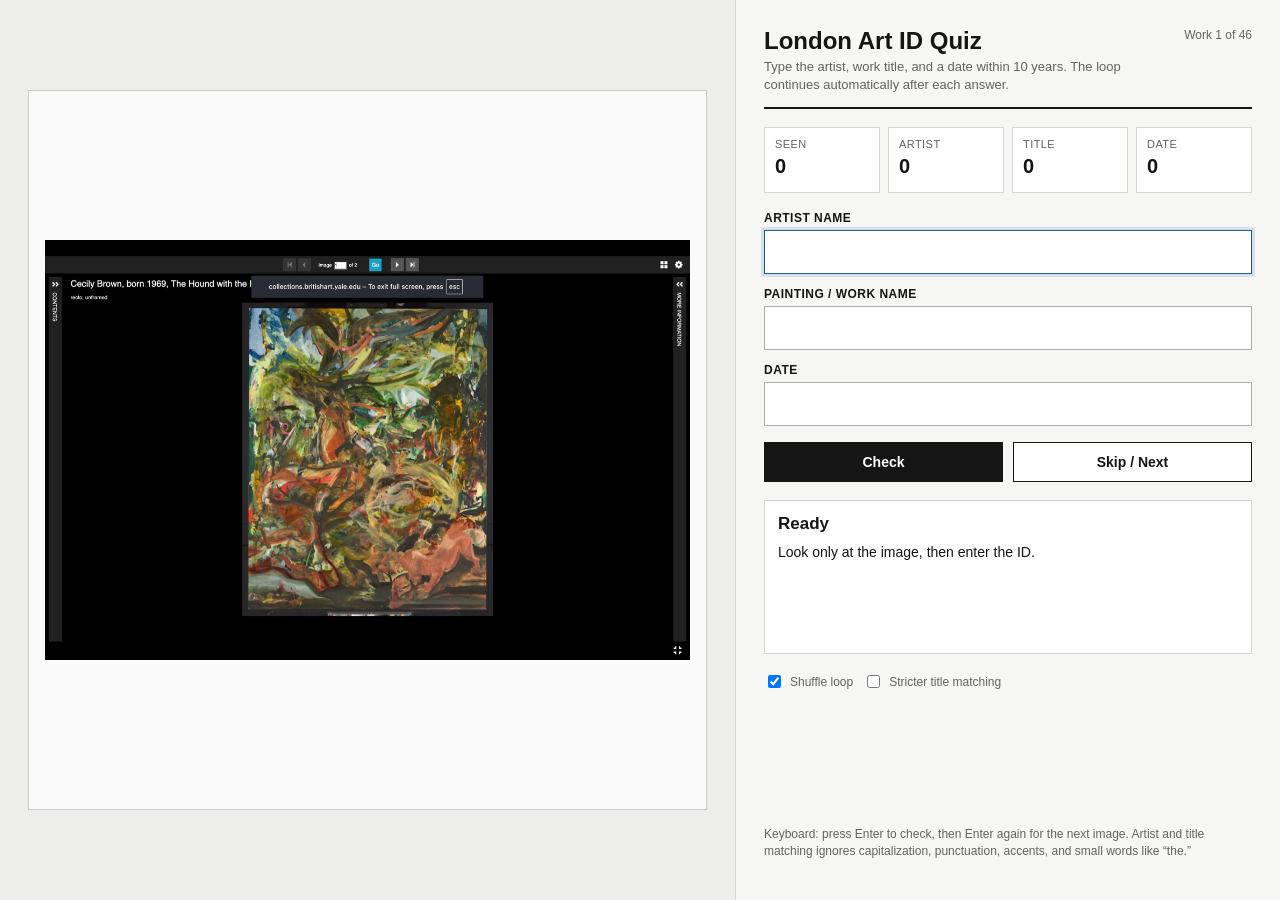
==== commit e2161c40: "Refine quiz tags for art history themes" ====
--- a/london-art-id-quiz/index.html
+++ b/london-art-id-quiz/index.html
@@ -508,52 +508,52 @@
     };
 
     const themeTags = {
-      "The Railway Station": ["London as modern city", "Transport", "Class", "Art market", "Spectacle"],
-      "The Blue Bower": ["Gender", "Aestheticism", "Pre-Raphaelitism", "Female image", "Art for art's sake"],
-      "Flaming June": ["Gender", "Aestheticism", "Body", "Art for art's sake", "Victorian taste"],
-      "The Heart of the Empire": ["Empire", "National identity", "London as imperial capital", "Urban symbolism"],
-      "Mrs Mounter at the Breakfast Table": ["Class", "Domestic interior", "Modernism", "Everyday London", "Gender"],
-      "Gauguins and Connoisseurs at the Stafford Gallery": ["Art market", "Gallery culture", "Modernism", "Spectatorship", "European influence"],
-      "Abstract Painting": ["Modernism", "Abstraction", "Bloomsbury", "European influence", "Form and color"],
-      "Kermesse": ["Modernism", "Vorticism", "Urban energy", "Fragmentation", "European influence"],
-      "The Rock Drill": ["Modernism", "Machine age", "Body", "Technology", "War anxiety"],
-      "Gassed": ["World War I", "War trauma", "Body", "Public memory", "Anti-heroic war art"],
-      "We Are Making a New World": ["World War I", "Landscape", "War trauma", "Modernity as destruction", "Irony"],
-      "Whence & Whither?": ["Transport", "Modern design", "Interwar London", "Speed", "Public culture"],
-      "The Deluge": ["Women artists", "Interwar modernism", "History painting", "Crisis", "Religion and modernity"],
-      "Morning": ["Women artists", "Gender", "Body", "Interwar figuration", "Modern nude"],
-      "Four Piece Composition: Reclining Figure": ["Modernism", "Sculpture", "Body", "Abstraction", "Material"],
-      "Three Forms": ["Modernism", "Sculpture", "Abstraction", "Material", "International modernism"],
-      "London Underground Map": ["Transport", "Public design", "Modern London", "Institutions", "Everyday modernism"],
-      "Angel of Anarchy": ["Surrealism", "Gender", "Identity", "Modernism", "Uncanny"],
-      "Devastation in the City: Twisted Girders against a Background of Fire": ["World War II", "Blitz", "Urban destruction", "Architecture", "War trauma"],
-      "Totes Meer": ["World War II", "Technology", "Landscape", "War trauma", "Surrealism"],
-      "People Sheltering in the Tube, Elephant and Castle Underground Station": ["World War II", "Blitz", "Transport", "Public shelter", "Photography"],
-      "Shelter Drawing": ["World War II", "Blitz", "Body", "Shelter", "Public vulnerability"],
-      "Rebuilding the Empire Cinema, Leicester Square": ["Postwar reconstruction", "Urban space", "Materiality", "London after the Blitz", "Labor"],
-      "Study for Portrait after the Life Mask of William Blake": ["Postwar body", "Portraiture", "Trauma", "Existentialism", "British tradition"],
-      "Boy Smoking": ["Postwar body", "Portraiture", "Realism", "Interior psychology", "Anti-ideal body"],
-      "The Only Blonde in the World": ["Pop Art", "Gender", "Celebrity", "Mass media", "Female authorship"],
-      "A Rake's Progress: The Arrival": ["Pop Art", "Print culture", "Queer identity", "Mobility", "Transatlantic London"],
-      "Just What Is It That Makes Today's Homes So Different, So Appealing?": ["Pop Art", "Consumer culture", "Mass media", "Domestic space", "Postwar modernity"],
-      "Self-Portrait with Badges": ["Pop Art", "Youth culture", "Self-fashioning", "Mass media", "Collecting"],
-      "Mirror": ["Diaspora", "Abstraction", "Migration", "Black British art", "Identity"],
-      "In the House of My Father": ["Black British art", "Diaspora", "Home", "Body", "Illness and fragility"],
-      "Housewife with Steak Knives": ["Diaspora", "Feminism", "Domesticity", "Postcolonial critique", "Gender"],
-      "No Woman, No Cry": ["Black British art", "Diaspora", "Mourning", "Race", "Public memory"],
-      "Mr and Mrs Andrews Without Their Heads": ["Postcolonial critique", "Empire", "Canon revision", "Class", "Portraiture"],
-      "Are You Angry or Are You Boring?": ["Urban culture", "Text", "Performance", "Public provocation", "Identity"],
-      "God Save the Queen": ["Punk", "Mass media", "Anti-establishment politics", "Monarchy", "Graphic design"],
-      "This Little Piggy": ["YBAs", "Market spectacle", "Death", "Installation", "Institutional display"],
-      "Everyone I Have Ever Slept With 1963-1995": ["YBAs", "Feminism", "Confession", "Textile", "Private life as public art"],
-      "Map of an Englishman": ["Identity", "Englishness", "Mapping", "Class", "Masculinity"],
-      "Propped": ["Feminism", "Body", "Painting", "Anti-ideal nude", "YBAs"],
-      "46 Sidney Road": ["Contemporary London", "Place", "Urban memory", "Everyday city", "Postwar afterlife"],
-      "Thamesmead Codex": ["Public art", "Text", "Place", "Civic voice", "Contemporary London"],
-      "Balloon Girl": ["Street art", "Market spectacle", "Public art", "Anti-establishment image", "Mass circulation"],
-      "Any Number of Preoccupations": ["Black portraiture", "Identity", "Canon revision", "Contemporary painting", "Fictional subject"],
-      "Portrait of Lynette Yiadom-Boakye, Jacob Morland of Capplethwaite": ["Black portraiture", "Canon revision", "Empire", "Status", "Museum display"],
-      "The Hound with the Horses": ["Contemporary painting", "Art history", "Body and motion", "Abstraction and figuration", "Painterly tradition"]
+      "The Railway Station": ["Victorian narrative painting", "Modern-life painting", "Exhibition culture", "Art market and reproduction", "Urban spectatorship"],
+      "The Blue Bower": ["Pre-Raphaelitism", "Aestheticism", "Art for art's sake", "Decorative painting", "Victorian constructions of femininity"],
+      "Flaming June": ["Aestheticism", "Academic classicism", "Art for art's sake", "Victorian nude tradition", "Royal Academy culture"],
+      "The Heart of the Empire": ["Imperial visual culture", "Edwardian London", "National allegory", "Urban panorama", "Empire and representation"],
+      "Mrs Mounter at the Breakfast Table": ["Camden Town Group", "Post-Impressionist color", "Modern interior", "Social realism", "Class and domestic labor"],
+      "Gauguins and Connoisseurs at the Stafford Gallery": ["Camden Town Group", "Post-Impressionism in Britain", "Gallery culture", "Connoisseurship", "London art market"],
+      "Abstract Painting": ["Bloomsbury Group", "British abstraction", "Post-Impressionist reception", "Formalism", "European modernism in London"],
+      "Kermesse": ["Vorticism", "British avant-garde", "Futurist influence", "Modernist fragmentation", "Prewar modernism"],
+      "The Rock Drill": ["Modernist sculpture", "Machine-age modernism", "Vorticist context", "Avant-garde controversy", "Body and technology"],
+      "Gassed": ["Official war art", "World War I memorial culture", "History painting after modern war", "Anti-heroic monumentality", "War and the body"],
+      "We Are Making a New World": ["Official war art", "Modern British landscape", "World War I trauma", "Anti-pastoral landscape", "Modernity and destruction"],
+      "Whence & Whither?": ["Grosvenor School linocut", "Interwar printmaking", "Art Deco design", "Modern transport imagery", "Machine-age visual culture"],
+      "The Deluge": ["Interwar figurative modernism", "Women artists", "Modern history painting", "Slade School tradition", "Religious subject in modern art"],
+      "Morning": ["Interwar realism", "Modern nude", "Women artists", "New Classicism", "Figure painting between wars"],
+      "Four Piece Composition: Reclining Figure": ["British modern sculpture", "Abstraction and figuration", "Direct carving", "Unit One context", "Interwar modernism"],
+      "Three Forms": ["British modern sculpture", "Organic abstraction", "Direct carving", "International modernism", "Unit One context"],
+      "London Underground Map": ["Modernist design", "London Transport patronage", "Public art and design", "Diagrammatic modernism", "Interwar visual culture"],
+      "Angel of Anarchy": ["British Surrealism", "Women Surrealists", "Assemblage", "Identity and masquerade", "1930s avant-garde"],
+      "Devastation in the City: Twisted Girders against a Background of Fire": ["Official war art", "Blitz imagery", "Neo-Romanticism", "War-damaged architecture", "Home front visual culture"],
+      "Totes Meer": ["Official war art", "World War II landscape", "Surrealist landscape", "Technology and ruin", "Modern British landscape"],
+      "People Sheltering in the Tube, Elephant and Castle Underground Station": ["Documentary photography", "Blitz imagery", "Home front visual culture", "Mass Observation context", "Photography and social witness"],
+      "Shelter Drawing": ["Official war art", "Shelter drawings", "Blitz imagery", "Modern figure drawing", "Public vulnerability in wartime"],
+      "Rebuilding the Empire Cinema, Leicester Square": ["Postwar London painting", "School of London context", "Urban reconstruction", "Materiality of paint", "Bombsite aesthetics"],
+      "Study for Portrait after the Life Mask of William Blake": ["Postwar figuration", "School of London context", "Portraiture after modernism", "Existential painting", "British canon revisited"],
+      "Boy Smoking": ["Postwar realism", "School of London context", "Psychological portraiture", "Anti-ideal figuration", "Observation and flesh"],
+      "The Only Blonde in the World": ["British Pop Art", "Women Pop artists", "Celebrity culture", "Mass-media imagery", "Feminism and Pop"],
+      "A Rake's Progress: The Arrival": ["British Pop Art", "Printmaking", "Hogarthian narrative revived", "Queer modernity", "Transatlantic art culture"],
+      "Just What Is It That Makes Today's Homes So Different, So Appealing?": ["Independent Group", "British Pop Art", "Collage", "Consumer culture", "Postwar domesticity"],
+      "Self-Portrait with Badges": ["British Pop Art", "Self-portraiture", "Youth and fan culture", "Mass-media collecting", "Artist as popular image"],
+      "Mirror": ["Black British modernism", "Postcolonial abstraction", "Diasporic modernism", "Color-field painting", "Migration and abstraction"],
+      "In the House of My Father": ["Black British art", "1990s identity politics", "Photographic self-representation", "Body and illness", "Home as art-historical motif"],
+      "Housewife with Steak Knives": ["Black and Asian British art", "Feminist art", "Postcolonial critique", "Appropriation of myth", "Domesticity and representation"],
+      "No Woman, No Cry": ["Black British art", "Memory painting", "Postcolonial Britain", "Sacred icon format", "Political mourning"],
+      "Mr and Mrs Andrews Without Their Heads": ["Postcolonial art", "Canon revision", "Appropriation of Gainsborough", "Dutch wax textile history", "Empire and country-house portraiture"],
+      "Are You Angry or Are You Boring?": ["Conceptual art in Britain", "Performance and self-image", "Photo-text work", "Urban subculture", "Art as provocation"],
+      "God Save the Queen": ["Punk graphic design", "Anti-establishment visual culture", "Appropriation", "Mass reproduction", "Monarchy and image politics"],
+      "This Little Piggy": ["Young British Artists", "Installation art", "Vitrine display", "Death and spectacle", "Saatchi-era market culture"],
+      "Everyone I Have Ever Slept With 1963-1995": ["Young British Artists", "Confessional art", "Feminist installation", "Textile and naming", "Autobiography as art"],
+      "Map of an Englishman": ["Contemporary British printmaking", "Mapping and identity", "Craft and contemporary art", "Englishness", "Social satire"],
+      "Propped": ["Young British Artists", "Contemporary figurative painting", "Feminist critique of the nude", "Body politics", "Painting after modernism"],
+      "46 Sidney Road": ["Contemporary London painting", "Urban memory", "Place-based art", "Postwar urban afterlife", "Everyday architecture"],
+      "Thamesmead Codex": ["Text-based art", "Public art", "Social practice", "Civic visual culture", "Contemporary London"],
+      "Balloon Girl": ["Street art", "Institutional critique", "Market spectacle", "Public art circulation", "Authorship and reproduction"],
+      "Any Number of Preoccupations": ["Contemporary portraiture", "Black figuration", "Canon revision", "Fictional portraiture", "Painting after postmodernism"],
+      "Portrait of Lynette Yiadom-Boakye, Jacob Morland of Capplethwaite": ["Contemporary portraiture", "Canon revision", "Appropriation of British portraiture", "Race and museum display", "Status portraiture"],
+      "The Hound with the Horses": ["Contemporary painting", "Figuration and abstraction", "Painterly tradition", "Art-historical quotation", "Postmodern painting"]
     };
 
     const artFrame = document.getElementById("artFrame");
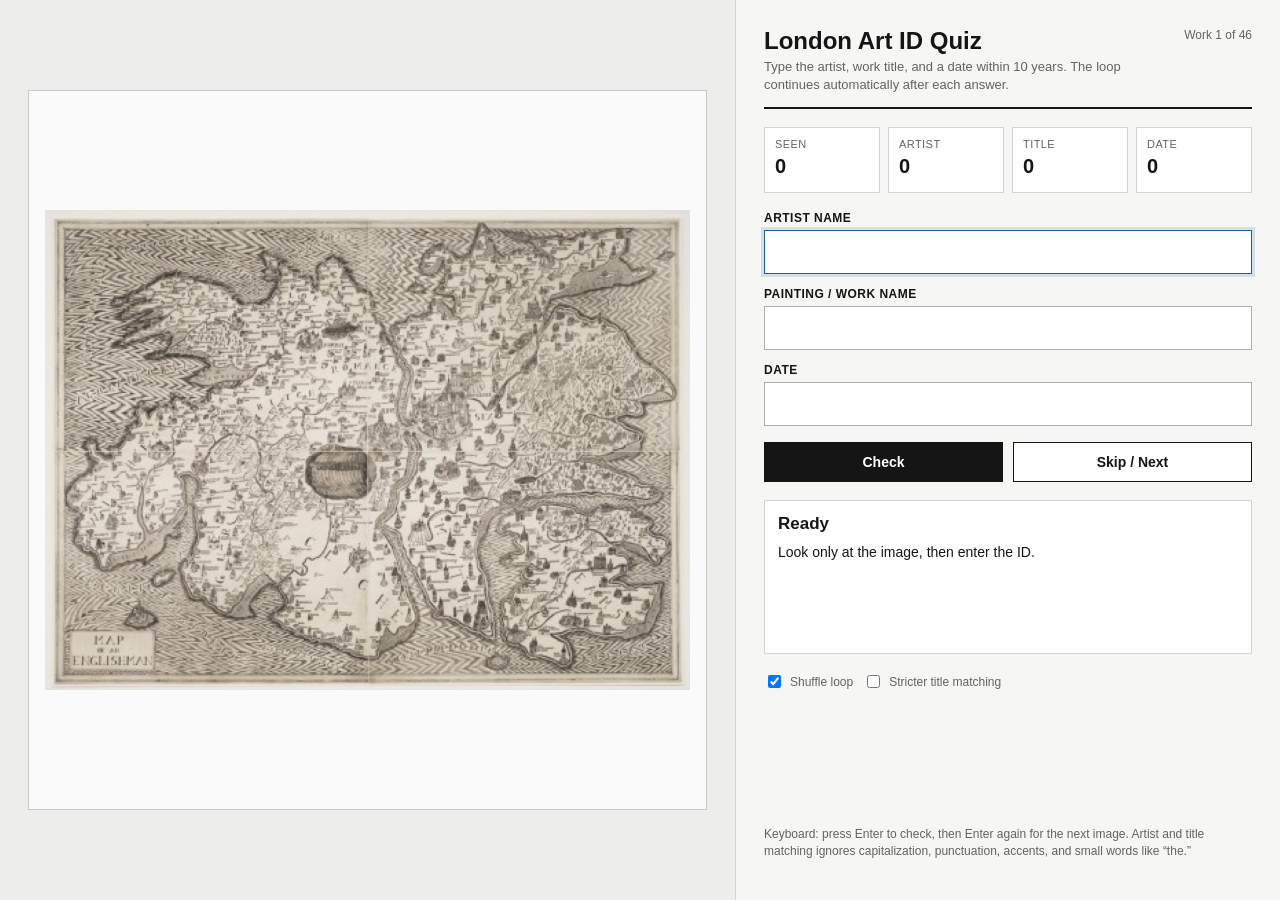
==== commit f38776d5: "Make quiz tags London-specific" ====
--- a/london-art-id-quiz/index.html
+++ b/london-art-id-quiz/index.html
@@ -508,52 +508,52 @@
     };
 
     const themeTags = {
-      "The Railway Station": ["Victorian narrative painting", "Modern-life painting", "Exhibition culture", "Art market and reproduction", "Urban spectatorship"],
-      "The Blue Bower": ["Pre-Raphaelitism", "Aestheticism", "Art for art's sake", "Decorative painting", "Victorian constructions of femininity"],
-      "Flaming June": ["Aestheticism", "Academic classicism", "Art for art's sake", "Victorian nude tradition", "Royal Academy culture"],
-      "The Heart of the Empire": ["Imperial visual culture", "Edwardian London", "National allegory", "Urban panorama", "Empire and representation"],
-      "Mrs Mounter at the Breakfast Table": ["Camden Town Group", "Post-Impressionist color", "Modern interior", "Social realism", "Class and domestic labor"],
-      "Gauguins and Connoisseurs at the Stafford Gallery": ["Camden Town Group", "Post-Impressionism in Britain", "Gallery culture", "Connoisseurship", "London art market"],
-      "Abstract Painting": ["Bloomsbury Group", "British abstraction", "Post-Impressionist reception", "Formalism", "European modernism in London"],
-      "Kermesse": ["Vorticism", "British avant-garde", "Futurist influence", "Modernist fragmentation", "Prewar modernism"],
-      "The Rock Drill": ["Modernist sculpture", "Machine-age modernism", "Vorticist context", "Avant-garde controversy", "Body and technology"],
-      "Gassed": ["Official war art", "World War I memorial culture", "History painting after modern war", "Anti-heroic monumentality", "War and the body"],
-      "We Are Making a New World": ["Official war art", "Modern British landscape", "World War I trauma", "Anti-pastoral landscape", "Modernity and destruction"],
-      "Whence & Whither?": ["Grosvenor School linocut", "Interwar printmaking", "Art Deco design", "Modern transport imagery", "Machine-age visual culture"],
-      "The Deluge": ["Interwar figurative modernism", "Women artists", "Modern history painting", "Slade School tradition", "Religious subject in modern art"],
-      "Morning": ["Interwar realism", "Modern nude", "Women artists", "New Classicism", "Figure painting between wars"],
-      "Four Piece Composition: Reclining Figure": ["British modern sculpture", "Abstraction and figuration", "Direct carving", "Unit One context", "Interwar modernism"],
-      "Three Forms": ["British modern sculpture", "Organic abstraction", "Direct carving", "International modernism", "Unit One context"],
-      "London Underground Map": ["Modernist design", "London Transport patronage", "Public art and design", "Diagrammatic modernism", "Interwar visual culture"],
-      "Angel of Anarchy": ["British Surrealism", "Women Surrealists", "Assemblage", "Identity and masquerade", "1930s avant-garde"],
-      "Devastation in the City: Twisted Girders against a Background of Fire": ["Official war art", "Blitz imagery", "Neo-Romanticism", "War-damaged architecture", "Home front visual culture"],
-      "Totes Meer": ["Official war art", "World War II landscape", "Surrealist landscape", "Technology and ruin", "Modern British landscape"],
-      "People Sheltering in the Tube, Elephant and Castle Underground Station": ["Documentary photography", "Blitz imagery", "Home front visual culture", "Mass Observation context", "Photography and social witness"],
-      "Shelter Drawing": ["Official war art", "Shelter drawings", "Blitz imagery", "Modern figure drawing", "Public vulnerability in wartime"],
-      "Rebuilding the Empire Cinema, Leicester Square": ["Postwar London painting", "School of London context", "Urban reconstruction", "Materiality of paint", "Bombsite aesthetics"],
-      "Study for Portrait after the Life Mask of William Blake": ["Postwar figuration", "School of London context", "Portraiture after modernism", "Existential painting", "British canon revisited"],
-      "Boy Smoking": ["Postwar realism", "School of London context", "Psychological portraiture", "Anti-ideal figuration", "Observation and flesh"],
-      "The Only Blonde in the World": ["British Pop Art", "Women Pop artists", "Celebrity culture", "Mass-media imagery", "Feminism and Pop"],
-      "A Rake's Progress: The Arrival": ["British Pop Art", "Printmaking", "Hogarthian narrative revived", "Queer modernity", "Transatlantic art culture"],
-      "Just What Is It That Makes Today's Homes So Different, So Appealing?": ["Independent Group", "British Pop Art", "Collage", "Consumer culture", "Postwar domesticity"],
-      "Self-Portrait with Badges": ["British Pop Art", "Self-portraiture", "Youth and fan culture", "Mass-media collecting", "Artist as popular image"],
-      "Mirror": ["Black British modernism", "Postcolonial abstraction", "Diasporic modernism", "Color-field painting", "Migration and abstraction"],
-      "In the House of My Father": ["Black British art", "1990s identity politics", "Photographic self-representation", "Body and illness", "Home as art-historical motif"],
-      "Housewife with Steak Knives": ["Black and Asian British art", "Feminist art", "Postcolonial critique", "Appropriation of myth", "Domesticity and representation"],
-      "No Woman, No Cry": ["Black British art", "Memory painting", "Postcolonial Britain", "Sacred icon format", "Political mourning"],
-      "Mr and Mrs Andrews Without Their Heads": ["Postcolonial art", "Canon revision", "Appropriation of Gainsborough", "Dutch wax textile history", "Empire and country-house portraiture"],
-      "Are You Angry or Are You Boring?": ["Conceptual art in Britain", "Performance and self-image", "Photo-text work", "Urban subculture", "Art as provocation"],
-      "God Save the Queen": ["Punk graphic design", "Anti-establishment visual culture", "Appropriation", "Mass reproduction", "Monarchy and image politics"],
-      "This Little Piggy": ["Young British Artists", "Installation art", "Vitrine display", "Death and spectacle", "Saatchi-era market culture"],
-      "Everyone I Have Ever Slept With 1963-1995": ["Young British Artists", "Confessional art", "Feminist installation", "Textile and naming", "Autobiography as art"],
-      "Map of an Englishman": ["Contemporary British printmaking", "Mapping and identity", "Craft and contemporary art", "Englishness", "Social satire"],
-      "Propped": ["Young British Artists", "Contemporary figurative painting", "Feminist critique of the nude", "Body politics", "Painting after modernism"],
-      "46 Sidney Road": ["Contemporary London painting", "Urban memory", "Place-based art", "Postwar urban afterlife", "Everyday architecture"],
-      "Thamesmead Codex": ["Text-based art", "Public art", "Social practice", "Civic visual culture", "Contemporary London"],
-      "Balloon Girl": ["Street art", "Institutional critique", "Market spectacle", "Public art circulation", "Authorship and reproduction"],
-      "Any Number of Preoccupations": ["Contemporary portraiture", "Black figuration", "Canon revision", "Fictional portraiture", "Painting after postmodernism"],
-      "Portrait of Lynette Yiadom-Boakye, Jacob Morland of Capplethwaite": ["Contemporary portraiture", "Canon revision", "Appropriation of British portraiture", "Race and museum display", "Status portraiture"],
-      "The Hound with the Horses": ["Contemporary painting", "Figuration and abstraction", "Painterly tradition", "Art-historical quotation", "Postmodern painting"]
+      "The Railway Station": ["Victorian London modernity", "Paddington Station", "Railway culture", "London crowd painting", "Commercial exhibition culture"],
+      "The Blue Bower": ["Pre-Raphaelite London", "Chelsea aesthetic circle", "London art for art's sake", "Victorian studio culture", "Aesthetic femininity"],
+      "Flaming June": ["Late Victorian London art world", "Royal Academy culture", "Leighton House circle", "Aesthetic classicism", "London elite taste"],
+      "The Heart of the Empire": ["Imperial London", "St Paul's and city image", "Edwardian urban panorama", "London as empire capital", "National-imperial identity"],
+      "Mrs Mounter at the Breakfast Table": ["Camden Town Group", "North London interiors", "London domestic modernity", "Post-Impressionism in London", "Urban class observation"],
+      "Gauguins and Connoisseurs at the Stafford Gallery": ["London gallery culture", "Stafford Gallery", "Post-Impressionism in London", "Camden Town Group", "London connoisseurship"],
+      "Abstract Painting": ["Bloomsbury London", "Omega Workshops context", "Post-Impressionist exhibitions in London", "British abstraction in London", "Fry/Bell modernism"],
+      "Kermesse": ["London Vorticism", "Blast avant-garde", "Prewar London modernism", "Futurism in London", "Urban modernist fragmentation"],
+      "The Rock Drill": ["London avant-garde sculpture", "Machine-age London", "Vorticist context", "Prewar sculptural controversy", "Modernism before WWI"],
+      "Gassed": ["London memorial culture", "British official war art", "Imperial War Museum context", "History painting after WWI", "Public war memory"],
+      "We Are Making a New World": ["British official war art", "London war exhibitions", "Imperial War Museum context", "Modern British landscape", "WWI anti-pastoral"],
+      "Whence & Whither?": ["Grosvenor School linocut", "London transport modernity", "Interwar print culture", "Art Deco London", "Urban speed imagery"],
+      "The Deluge": ["Slade School training", "London women artists", "Interwar London modernism", "Modern history painting", "Postwar religious subject"],
+      "Morning": ["Interwar London exhibitions", "Women artists in Britain", "Modern British nude", "New Classicism in London", "Figure painting between wars"],
+      "Four Piece Composition: Reclining Figure": ["London modern sculpture", "Unit One context", "Interwar British abstraction", "Direct carving", "Modern sculpture at London galleries"],
+      "Three Forms": ["London modern sculpture", "Unit One context", "Hepworth/Nicholson circle", "Interwar abstraction", "Direct carving"],
+      "London Underground Map": ["London Transport design", "Frank Pick patronage", "Underground modernism", "Public design in London", "Interwar civic visual culture"],
+      "Angel of Anarchy": ["London Surrealist circle", "1936 London Surrealist exhibition context", "Women Surrealists in Britain", "Assemblage", "Identity and masquerade"],
+      "Devastation in the City: Twisted Girders against a Background of Fire": ["Blitz London", "War Artists Advisory Committee", "London ruin imagery", "Home front visual culture", "Bombsite aesthetics"],
+      "Totes Meer": ["British official war art", "London wartime exhibition culture", "Technology and ruin", "Surrealist landscape", "WWII memory"],
+      "People Sheltering in the Tube, Elephant and Castle Underground Station": ["Blitz London", "Underground shelter culture", "London documentary photography", "Home front visual culture", "Elephant and Castle"],
+      "Shelter Drawing": ["Blitz London", "Underground shelter drawings", "War Artists Advisory Committee", "London civilian vulnerability", "Moore and public memory"],
+      "Rebuilding the Empire Cinema, Leicester Square": ["Postwar London reconstruction", "Leicester Square", "School of London context", "Bombsite aesthetics", "Urban rebuilding painting"],
+      "Study for Portrait after the Life Mask of William Blake": ["School of London context", "London postwar figuration", "British portraiture revisited", "Blake legacy in London", "Existential painting"],
+      "Boy Smoking": ["School of London context", "Postwar London portraiture", "Observation and flesh", "Psychological realism", "Anti-ideal figuration"],
+      "The Only Blonde in the World": ["Swinging London", "British Pop Art", "Women Pop artists in London", "Celebrity and mass media", "1960s Soho/Chelsea culture"],
+      "A Rake's Progress: The Arrival": ["Hogarthian London legacy", "British Pop Art", "London print culture", "Transatlantic art world", "Queer modernity"],
+      "Just What Is It That Makes Today's Homes So Different, So Appealing?": ["Independent Group London", "ICA exhibition culture", "British Pop Art", "Postwar London consumer culture", "Collage and mass media"],
+      "Self-Portrait with Badges": ["British Pop Art", "Swinging London image culture", "Youth and fan culture", "Artist as London pop figure", "Mass-media collecting"],
+      "Mirror": ["London diaspora modernism", "Black British modernism", "Migration and abstraction", "Postcolonial London", "Color-field painting in Britain"],
+      "In the House of My Father": ["Black British art in London", "1990s London identity politics", "Photographic self-representation", "Diaspora and home", "Body and illness"],
+      "Housewife with Steak Knives": ["Black and Asian British art in London", "1980s feminist art", "Postcolonial London", "Domesticity and representation", "Appropriation of myth"],
+      "No Woman, No Cry": ["Black British art in London", "Stephen Lawrence memory", "Postcolonial Britain", "Sacred icon format", "Political mourning"],
+      "Mr and Mrs Andrews Without Their Heads": ["London postcolonial art", "Canon revision", "Appropriation of Gainsborough", "Dutch wax textile history", "Empire and country-house portraiture"],
+      "Are You Angry or Are You Boring?": ["London conceptual art", "East End urban image", "Photo-text work", "Performance and self-image", "Art as public provocation"],
+      "God Save the Queen": ["London punk graphics", "Anti-monarchy image politics", "Mass reproduction", "1970s London subculture", "Appropriation"],
+      "This Little Piggy": ["Young British Artists in London", "Saatchi-era market culture", "London installation art", "Vitrine display", "Death and spectacle"],
+      "Everyone I Have Ever Slept With 1963-1995": ["Young British Artists in London", "Confessional installation", "Saatchi/Sensation context", "Textile and naming", "Autobiography as art"],
+      "Map of an Englishman": ["Contemporary British identity", "London print/display culture", "Mapping and Englishness", "Craft and contemporary art", "Social satire"],
+      "Propped": ["Young British Artists in London", "Contemporary figurative painting", "Feminist critique of the nude", "Saatchi/Sensation context", "Painting after modernism"],
+      "46 Sidney Road": ["Contemporary London painting", "London street address", "Place-based art", "Urban memory", "Everyday architecture"],
+      "Thamesmead Codex": ["Thamesmead", "London public art", "Text-based art", "Civic visual culture", "Contemporary urban regeneration"],
+      "Balloon Girl": ["London street art", "Public art circulation", "Market spectacle", "Authorship and reproduction", "Institutional critique"],
+      "Any Number of Preoccupations": ["Contemporary Black portraiture in London", "YCBA display context", "Canon revision", "Fictional portraiture", "Painting after postmodernism"],
+      "Portrait of Lynette Yiadom-Boakye, Jacob Morland of Capplethwaite": ["YCBA display context", "Contemporary portraiture", "Appropriation of British portraiture", "Race and museum display", "Status portraiture"],
+      "The Hound with the Horses": ["YCBA contemporary collection", "Contemporary London painting", "Figuration and abstraction", "Painterly tradition", "Art-historical quotation"]
     };
 
     const artFrame = document.getElementById("artFrame");
